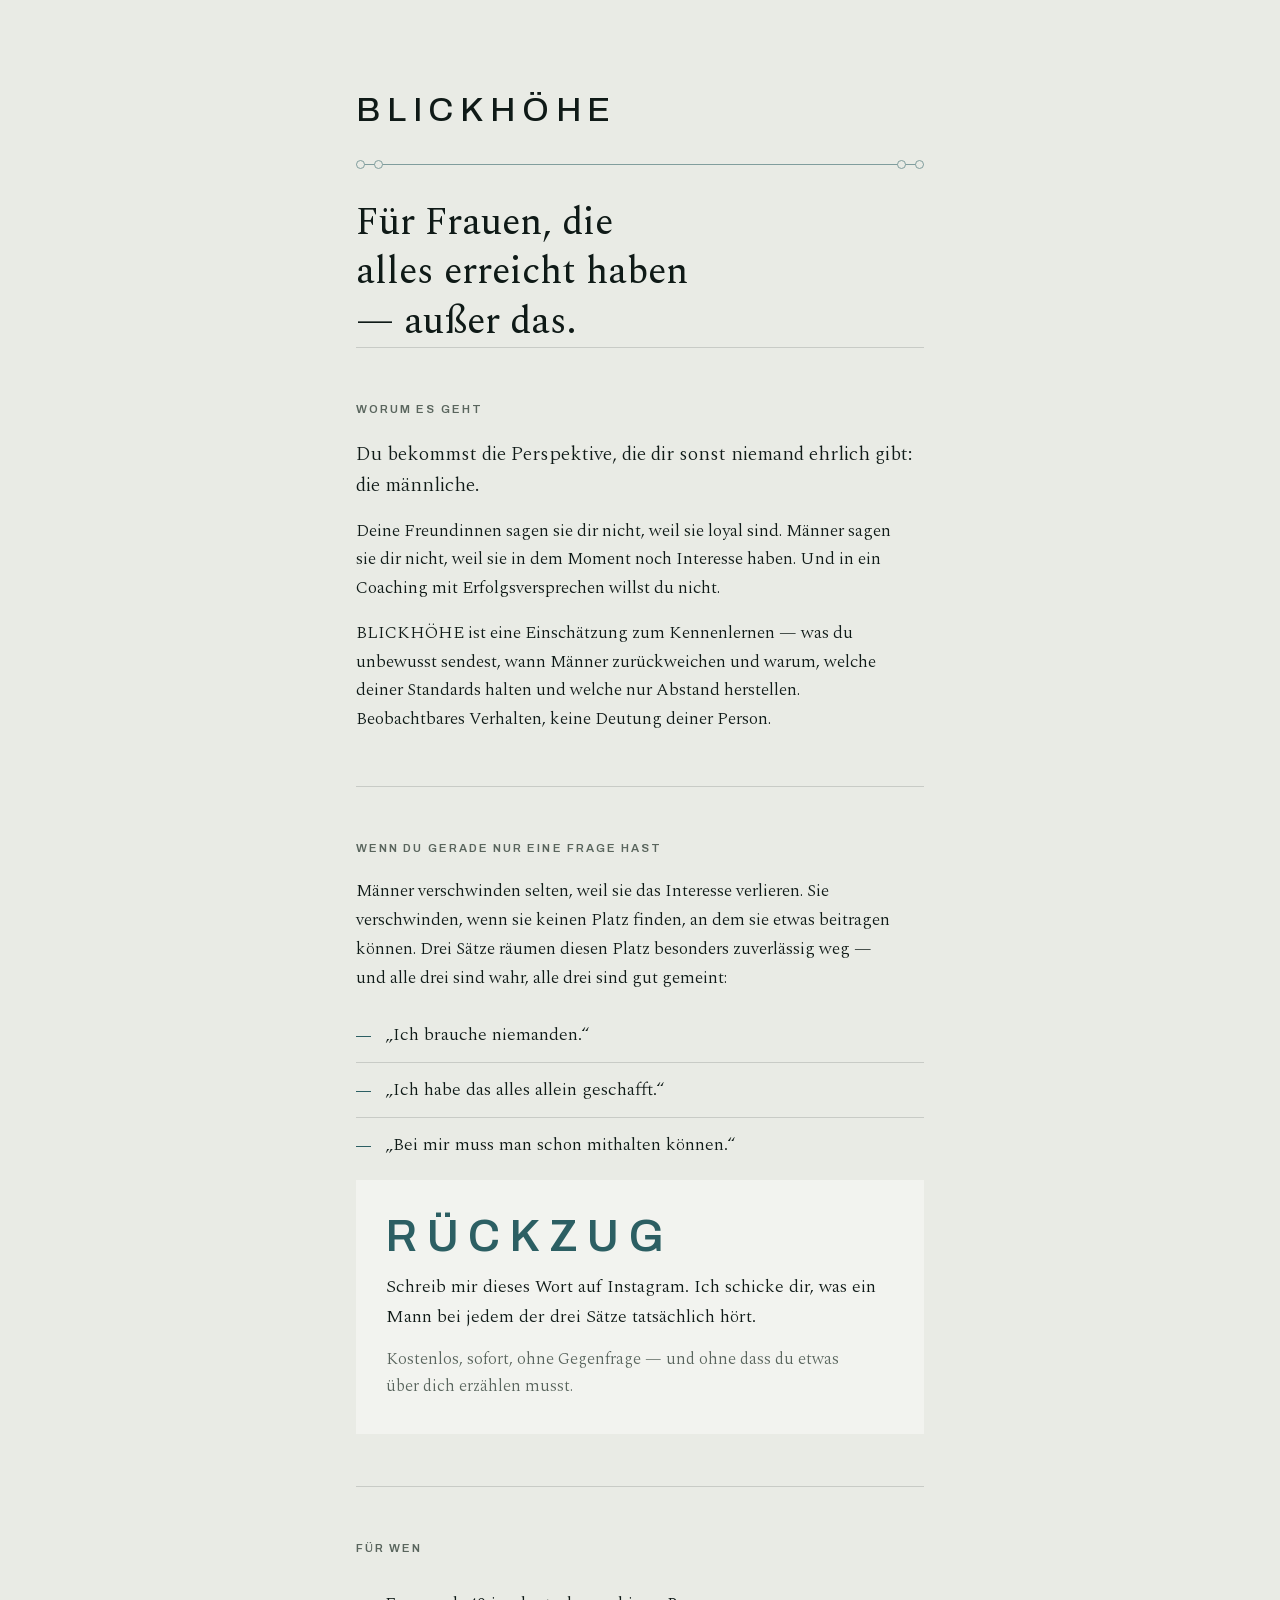
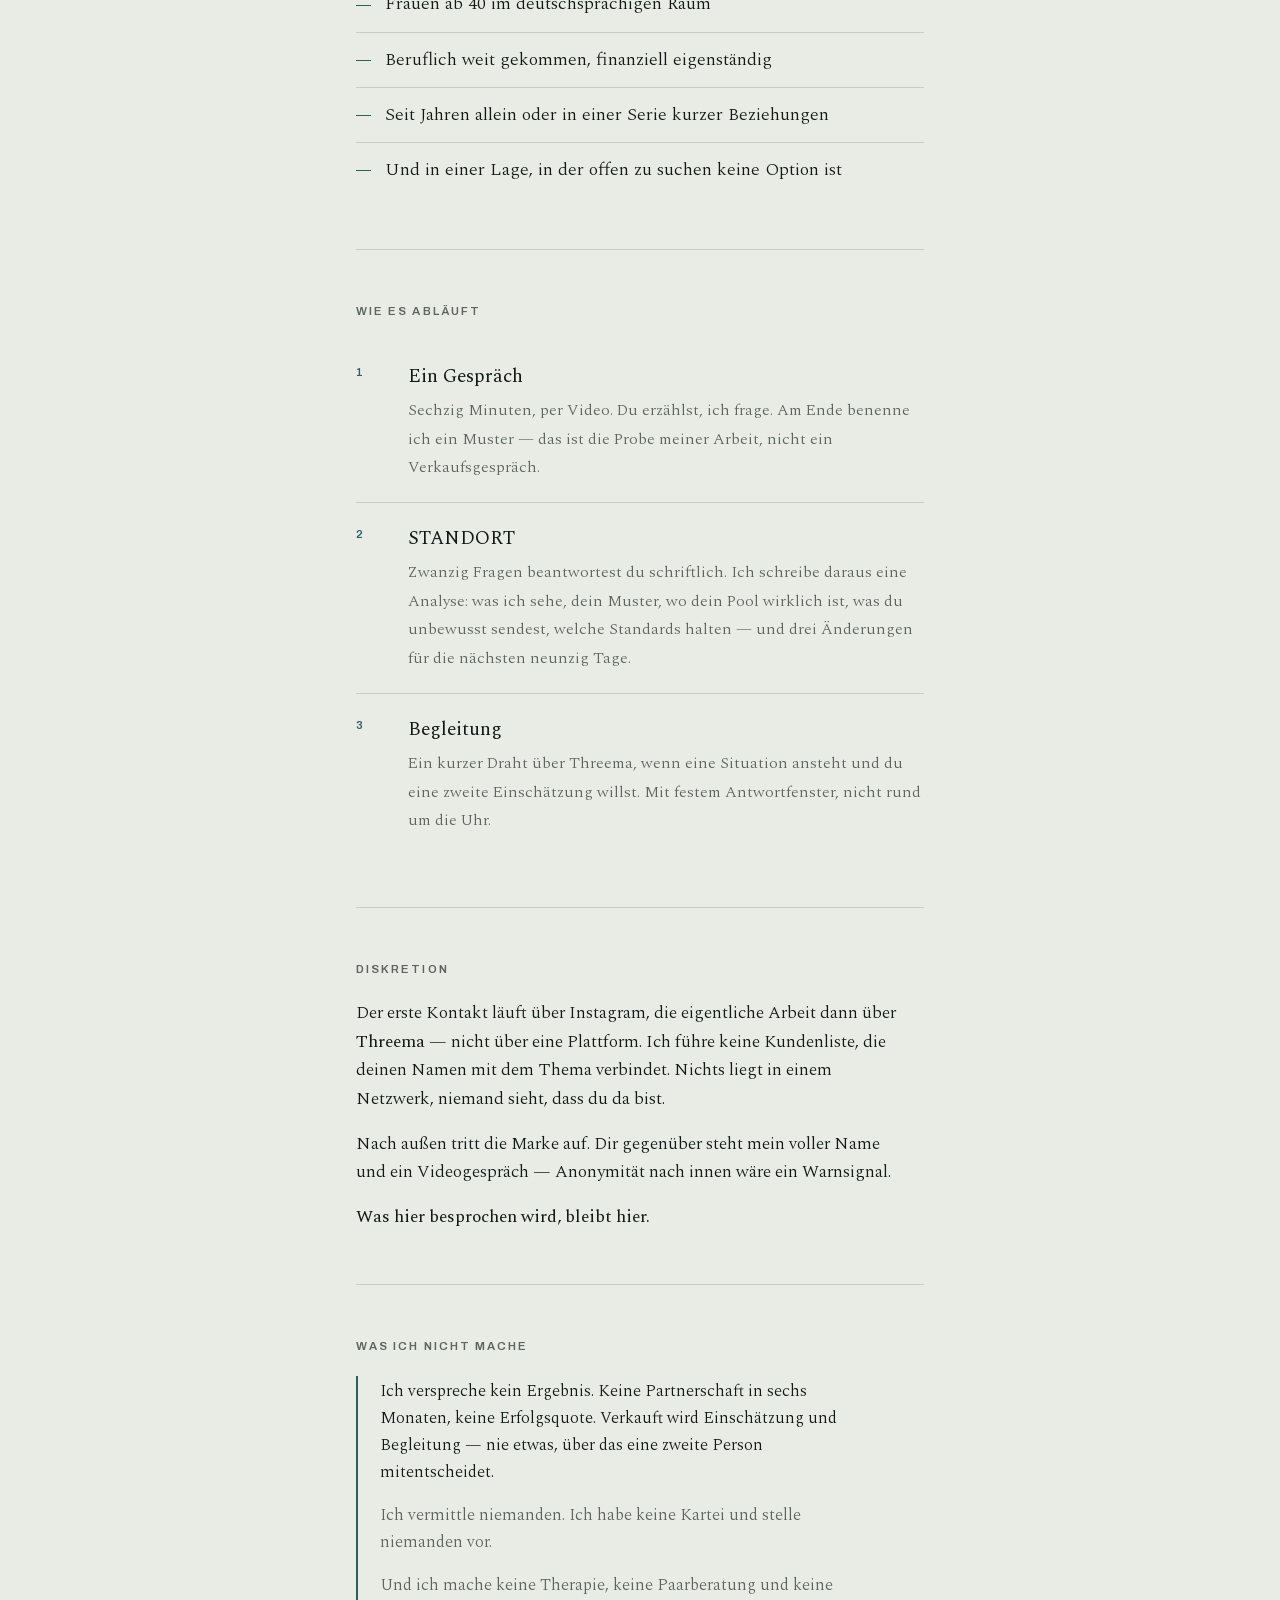
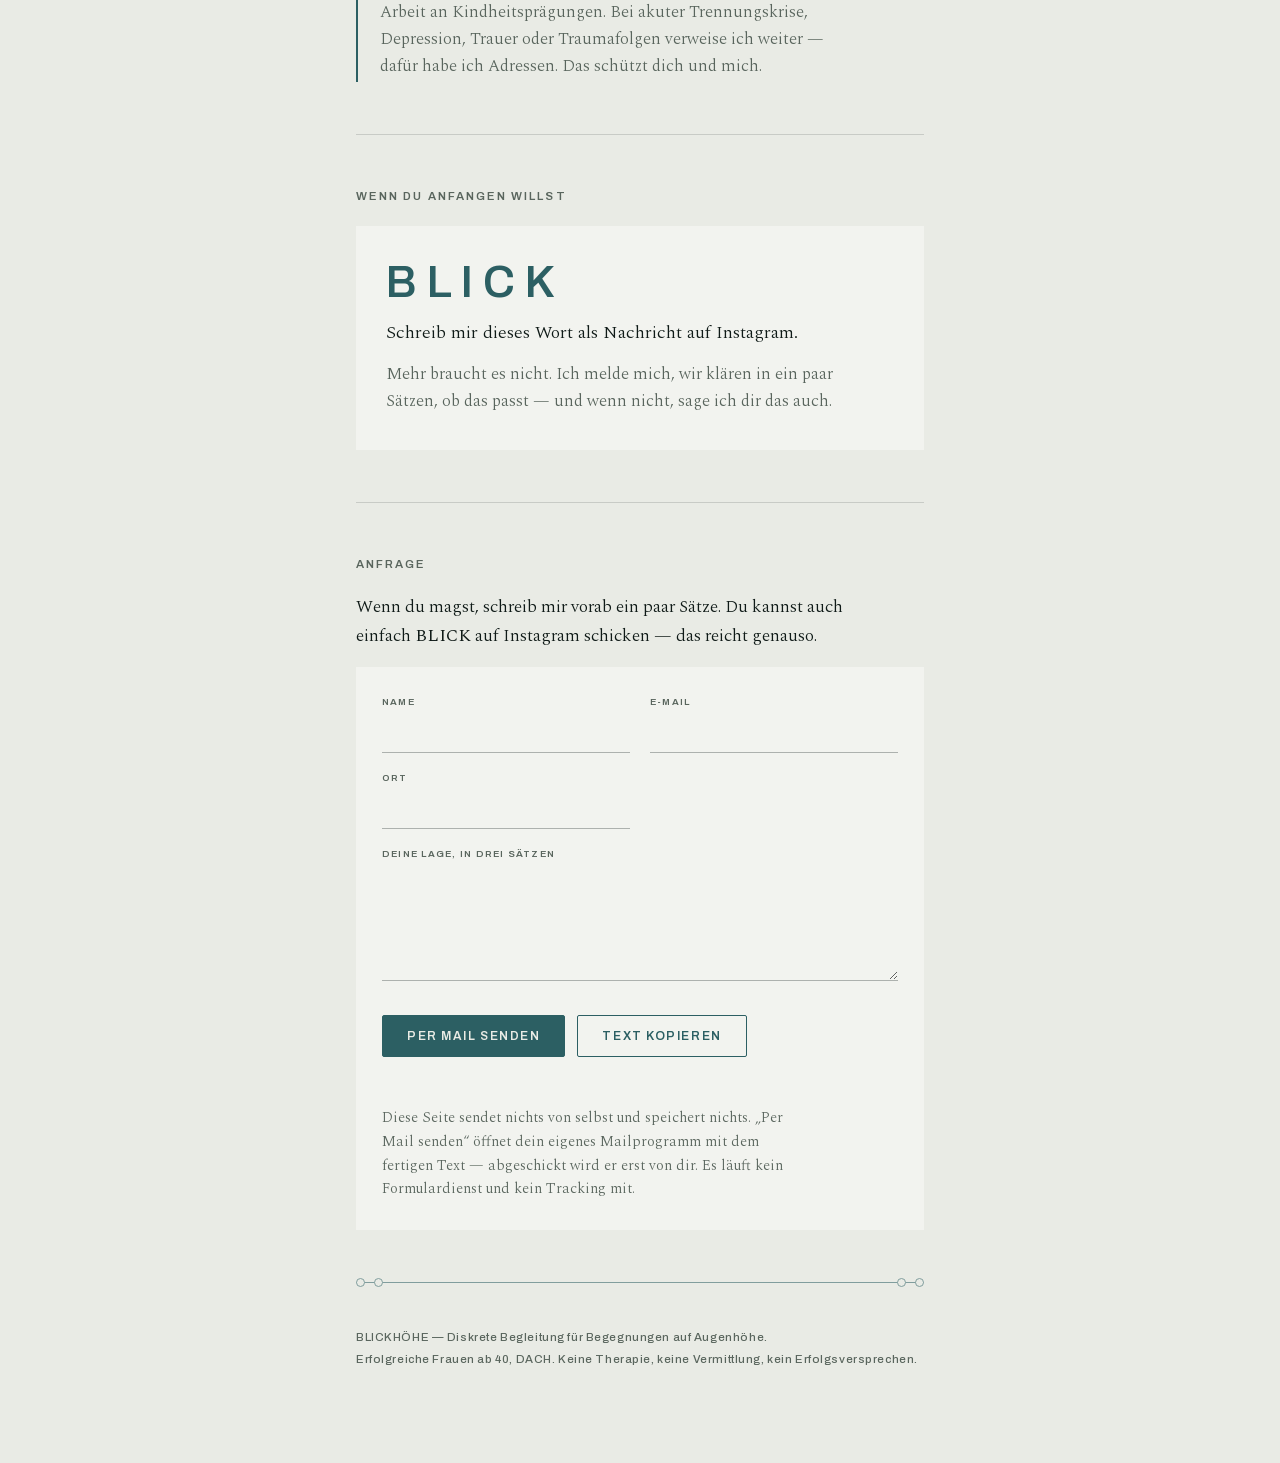
==== index.html @ 776e41c3 "Angebotsseite auf den RÜCKZUG-Stand gebracht - Abschnitt „Wenn du gerade nur eine Frage hast" mit de" ====
<!DOCTYPE html>
<html lang="de">
<head>
<meta charset="utf-8">
<meta name="viewport" content="width=device-width, initial-scale=1">
<title>BLICKHÖHE — Diskrete Begleitung für Begegnungen auf Augenhöhe</title>
<meta name="description" content="Diskrete Begleitung beim Kennenlernen für Frauen ab 40 im DACH-Raum. Die männliche Perspektive auf beobachtbares Verhalten — keine Therapie, keine Vermittlung, kein Erfolgsversprechen.">
<meta name="robots" content="index, follow">
<meta property="og:title" content="BLICKHÖHE">
<meta property="og:description" content="Diskrete Begleitung für Begegnungen auf Augenhöhe. Erfolgreiche Frauen ab 40, DACH.">
<meta property="og:type" content="website">
<style>
/* Schriften selbst gehostet — keine Verbindung zu Google beim Aufruf. */
@font-face{font-family:'Archivo';font-style:normal;font-weight:500;
  font-display:swap;src:url(schrift/archivo-500-latin-ext.woff2) format('woff2');
  unicode-range:U+0100-02BA, U+02BD-02C5, U+02C7-02CC, U+02CE-02D7, U+02DD-02FF, U+0304, U+0308, U+0329, U+1D00-1DBF, U+1E00-1E9F, U+1EF2-1EFF, U+2020, U+20A0-20AB, U+20AD-20C0, U+2113, U+2C60-2C7F, U+A720-A7FF;}
@font-face{font-family:'Archivo';font-style:normal;font-weight:500;
  font-display:swap;src:url(schrift/archivo-500-latin.woff2) format('woff2');
  unicode-range:U+0000-00FF, U+0131, U+0152-0153, U+02BB-02BC, U+02C6, U+02DA, U+02DC, U+0304, U+0308, U+0329, U+2000-206F, U+20AC, U+2122, U+2191, U+2193, U+2212, U+2215, U+FEFF, U+FFFD;}
@font-face{font-family:'Archivo';font-style:normal;font-weight:600;
  font-display:swap;src:url(schrift/archivo-600-latin-ext.woff2) format('woff2');
  unicode-range:U+0100-02BA, U+02BD-02C5, U+02C7-02CC, U+02CE-02D7, U+02DD-02FF, U+0304, U+0308, U+0329, U+1D00-1DBF, U+1E00-1E9F, U+1EF2-1EFF, U+2020, U+20A0-20AB, U+20AD-20C0, U+2113, U+2C60-2C7F, U+A720-A7FF;}
@font-face{font-family:'Archivo';font-style:normal;font-weight:600;
  font-display:swap;src:url(schrift/archivo-600-latin.woff2) format('woff2');
  unicode-range:U+0000-00FF, U+0131, U+0152-0153, U+02BB-02BC, U+02C6, U+02DA, U+02DC, U+0304, U+0308, U+0329, U+2000-206F, U+20AC, U+2122, U+2191, U+2193, U+2212, U+2215, U+FEFF, U+FFFD;}
@font-face{font-family:'Spectral';font-style:normal;font-weight:300;
  font-display:swap;src:url(schrift/spectral-300-latin-ext.woff2) format('woff2');
  unicode-range:U+0100-02BA, U+02BD-02C5, U+02C7-02CC, U+02CE-02D7, U+02DD-02FF, U+0304, U+0308, U+0329, U+1D00-1DBF, U+1E00-1E9F, U+1EF2-1EFF, U+2020, U+20A0-20AB, U+20AD-20C0, U+2113, U+2C60-2C7F, U+A720-A7FF;}
@font-face{font-family:'Spectral';font-style:normal;font-weight:300;
  font-display:swap;src:url(schrift/spectral-300-latin.woff2) format('woff2');
  unicode-range:U+0000-00FF, U+0131, U+0152-0153, U+02BB-02BC, U+02C6, U+02DA, U+02DC, U+0304, U+0308, U+0329, U+2000-206F, U+20AC, U+2122, U+2191, U+2193, U+2212, U+2215, U+FEFF, U+FFFD;}
@font-face{font-family:'Spectral';font-style:normal;font-weight:400;
  font-display:swap;src:url(schrift/spectral-400-latin-ext.woff2) format('woff2');
  unicode-range:U+0100-02BA, U+02BD-02C5, U+02C7-02CC, U+02CE-02D7, U+02DD-02FF, U+0304, U+0308, U+0329, U+1D00-1DBF, U+1E00-1E9F, U+1EF2-1EFF, U+2020, U+20A0-20AB, U+20AD-20C0, U+2113, U+2C60-2C7F, U+A720-A7FF;}
@font-face{font-family:'Spectral';font-style:normal;font-weight:400;
  font-display:swap;src:url(schrift/spectral-400-latin.woff2) format('woff2');
  unicode-range:U+0000-00FF, U+0131, U+0152-0153, U+02BB-02BC, U+02C6, U+02DA, U+02DC, U+0304, U+0308, U+0329, U+2000-206F, U+20AC, U+2122, U+2191, U+2193, U+2212, U+2215, U+FEFF, U+FFFD;}

  html{-webkit-text-size-adjust:100%}
  img{max-width:100%}

  :root{
    --grund:#E9EBE5; --flaeche:#F2F3EF; --ink:#0F1A17; --gedaempft:#59655D;
    --akzent:#2C5F63; --linie:rgba(15,26,23,.15); --linie-stark:rgba(15,26,23,.3);
    --serif:"Spectral",Georgia,"Times New Roman",serif;
    --sans:"Archivo",system-ui,-apple-system,"Segoe UI",sans-serif;
  }
  @media (prefers-color-scheme: dark){
    :root:not([data-theme="light"]){
      --grund:#0F1A17; --flaeche:#1E332E; --ink:#E9EBE5; --gedaempft:#9AA79E;
      --akzent:#7FB0B2; --linie:rgba(154,167,158,.22); --linie-stark:rgba(154,167,158,.44);
    }
  }
  :root[data-theme="dark"]{
    --grund:#0F1A17; --flaeche:#1E332E; --ink:#E9EBE5; --gedaempft:#9AA79E;
    --akzent:#7FB0B2; --linie:rgba(154,167,158,.22); --linie-stark:rgba(154,167,158,.44);
  }
  *{box-sizing:border-box}
  body{background:var(--grund);color:var(--ink);font-family:var(--serif);
    font-weight:300;font-size:17.5px;line-height:1.64;margin:0}
  .bahn{max-width:620px;margin:0 auto;padding:0 26px}

  .zeichen{position:relative;height:1px;background:var(--akzent);opacity:.55}
  .zeichen i{position:absolute;top:-4px;width:9px;height:9px;border:1px solid var(--akzent);
    border-radius:50%;background:var(--grund);box-sizing:border-box}
  .zeichen i:nth-child(1){left:0} .zeichen i:nth-child(2){left:18px}
  .zeichen i:nth-child(3){right:18px} .zeichen i:nth-child(4){right:0}

  header{padding:82px 0 0}
  .marke{font-family:var(--sans);font-weight:500;font-size:clamp(24px,6.5vw,34px);
    letter-spacing:.2em;margin:0 0 26px}
  h1{font-size:clamp(27px,6.4vw,38px);font-weight:400;line-height:1.3;
    margin:34px 0 0;max-width:19ch;text-wrap:balance}

  section{padding:52px 0;border-top:1px solid var(--linie)}
  h2{font-family:var(--sans);font-size:11.5px;font-weight:600;letter-spacing:.18em;
    text-transform:uppercase;color:var(--gedaempft);margin:0 0 20px}
  p{margin:0 0 16px;max-width:60ch}
  p:last-child{margin-bottom:0}
  strong{font-weight:500}
  .lead{font-size:20px;line-height:1.55;color:var(--ink)}

  .saetze{list-style:none;margin:0;padding:0}
  .saetze li{padding:14px 0;border-bottom:1px solid var(--linie);font-size:18px;line-height:1.45}
  .saetze li:last-child{border-bottom:none}
  .saetze li::before{content:"";display:inline-block;width:15px;height:1px;
    background:var(--akzent);vertical-align:middle;margin-right:14px}

  .schritte{list-style:none;margin:0;padding:0;counter-reset:s}
  .schritte li{counter-increment:s;padding:20px 0 20px 52px;position:relative;
    border-top:1px solid var(--linie)}
  .schritte li:first-child{border-top:none}
  .schritte li::before{content:counter(s);position:absolute;left:0;top:22px;
    font-family:var(--sans);font-size:11px;font-weight:600;letter-spacing:.1em;color:var(--akzent)}
  .schritte b{display:block;font-weight:500;font-size:19px;margin-bottom:4px}
  .schritte span{color:var(--gedaempft);font-size:16px;line-height:1.5}

  .grenze{border-left:2px solid var(--akzent);padding:2px 0 2px 22px}
  .grenze p{font-size:16.5px;color:var(--gedaempft)}
  .grenze p:first-child{color:var(--ink)}

  .kontakt{background:var(--flaeche);padding:34px 30px;margin-top:8px}
  .kontakt .code{font-family:var(--sans);font-size:clamp(30px,9vw,44px);font-weight:600;
    letter-spacing:.22em;color:var(--akzent);margin:0 0 14px;line-height:1}
  .kontakt p{font-size:16.5px;margin-bottom:0;color:var(--gedaempft)}
  .kontakt p.stark{color:var(--ink);font-size:18px;margin-bottom:14px}

  footer{padding:44px 0 92px;color:var(--gedaempft);font-family:var(--sans);
    font-size:11.5px;letter-spacing:.05em;line-height:1.9}
  a{color:var(--akzent)}

  .anfrageform{background:var(--flaeche);padding:28px 26px;display:grid;
    grid-template-columns:1fr 1fr;gap:18px 20px}
  @media(max-width:560px){.anfrageform{grid-template-columns:1fr}}
  .af-breit{grid-column:1/-1}
  .af-feld label{display:block;font-family:var(--sans);font-size:9.5px;font-weight:600;
    letter-spacing:.13em;text-transform:uppercase;color:var(--gedaempft);margin-bottom:6px}
  .af-feld input,.af-feld textarea{width:100%;background:transparent;color:var(--ink);
    border:none;border-bottom:1px solid var(--linie-stark);padding:5px 0;outline:none;
    font-family:var(--serif);font-weight:300;font-size:17px;line-height:1.5;resize:vertical}
  .af-feld input:focus,.af-feld textarea:focus{border-bottom-color:var(--akzent)}
  .af-knopfe{grid-column:1/-1;display:flex;flex-wrap:wrap;gap:12px;margin-top:6px}
  .anfrageform button{font-family:var(--sans);font-size:12px;font-weight:600;letter-spacing:.13em;
    text-transform:uppercase;padding:13px 24px;border-radius:2px;cursor:pointer;
    border:1px solid var(--akzent);background:var(--akzent);color:var(--grund)}
  .anfrageform button.leise{background:transparent;color:var(--akzent)}
  .anfrageform button:focus-visible{outline:2px solid var(--akzent);outline-offset:3px}
  .af-meldung{grid-column:1/-1;font-family:var(--sans);font-size:11.5px;letter-spacing:.05em;
    color:var(--akzent);min-height:1.2em;margin:0}
  .af-hinweis{grid-column:1/-1;font-size:14.5px;color:var(--gedaempft);margin:0;max-width:58ch}
  footer a{color:var(--gedaempft);text-decoration:underline;text-underline-offset:3px}
  footer a:hover{color:var(--akzent)}
</style>
</head>
<body>
<div class="bahn">

<header>
  <p class="marke">BLICKHÖHE</p>
  <div class="zeichen"><i></i><i></i><i></i><i></i></div>
  <h1>Für Frauen, die alles erreicht haben — außer das.</h1>
</header>

<section>
  <h2>Worum es geht</h2>
  <p class="lead">Du bekommst die Perspektive, die dir sonst niemand ehrlich gibt: die männliche.</p>
  <p>Deine Freundinnen sagen sie dir nicht, weil sie loyal sind. Männer sagen sie dir nicht, weil sie in dem Moment noch Interesse haben. Und in ein Coaching mit Erfolgsversprechen willst du nicht.</p>
  <p>BLICKHÖHE ist eine Einschätzung zum Kennenlernen — was du unbewusst sendest, wann Männer zurückweichen und warum, welche deiner Standards halten und welche nur Abstand herstellen. Beobachtbares Verhalten, keine Deutung deiner Person.</p>
</section>

<section>
  <h2>Wenn du gerade nur eine Frage hast</h2>
  <p>Männer verschwinden selten, weil sie das Interesse verlieren. Sie verschwinden, wenn sie keinen Platz finden, an dem sie etwas beitragen können. Drei Sätze räumen diesen Platz besonders zuverlässig weg — und alle drei sind wahr, alle drei sind gut gemeint:</p>
  <ul class="saetze">
    <li>„Ich brauche niemanden.“</li>
    <li>„Ich habe das alles allein geschafft.“</li>
    <li>„Bei mir muss man schon mithalten können.“</li>
  </ul>
  <div class="kontakt">
    <p class="code">RÜCKZUG</p>
    <p class="stark">Schreib mir dieses Wort auf Instagram. Ich schicke dir, was ein Mann bei jedem der drei Sätze tatsächlich hört.</p>
    <p>Kostenlos, sofort, ohne Gegenfrage — und ohne dass du etwas über dich erzählen musst.</p>
  </div>
</section>

<section>
  <h2>Für wen</h2>
  <ul class="saetze">
    <li>Frauen ab 40 im deutschsprachigen Raum</li>
    <li>Beruflich weit gekommen, finanziell eigenständig</li>
    <li>Seit Jahren allein oder in einer Serie kurzer Beziehungen</li>
    <li>Und in einer Lage, in der offen zu suchen keine Option ist</li>
  </ul>
</section>

<section>
  <h2>Wie es abläuft</h2>
  <ol class="schritte">
    <li>
      <b>Ein Gespräch</b>
      <span>Sechzig Minuten, per Video. Du erzählst, ich frage. Am Ende benenne ich ein Muster — das ist die Probe meiner Arbeit, nicht ein Verkaufsgespräch.</span>
    </li>
    <li>
      <b>STANDORT</b>
      <span>Zwanzig Fragen beantwortest du schriftlich. Ich schreibe daraus eine Analyse: was ich sehe, dein Muster, wo dein Pool wirklich ist, was du unbewusst sendest, welche Standards halten — und drei Änderungen für die nächsten neunzig Tage.</span>
    </li>
    <li>
      <b>Begleitung</b>
      <span>Ein kurzer Draht über Threema, wenn eine Situation ansteht und du eine zweite Einschätzung willst. Mit festem Antwortfenster, nicht rund um die Uhr.</span>
    </li>
  </ol>
</section>

<section>
  <h2>Diskretion</h2>
  <p>Der erste Kontakt läuft über Instagram, die eigentliche Arbeit dann über <strong>Threema</strong> — nicht über eine Plattform. Ich führe keine Kundenliste, die deinen Namen mit dem Thema verbindet. Nichts liegt in einem Netzwerk, niemand sieht, dass du da bist.</p>
  <p>Nach außen tritt die Marke auf. Dir gegenüber steht mein voller Name und ein Videogespräch — Anonymität nach innen wäre ein Warnsignal.</p>
  <p><strong>Was hier besprochen wird, bleibt hier.</strong></p>
</section>

<section>
  <h2>Was ich nicht mache</h2>
  <div class="grenze">
    <p>Ich verspreche kein Ergebnis. Keine Partnerschaft in sechs Monaten, keine Erfolgsquote. Verkauft wird Einschätzung und Begleitung — nie etwas, über das eine zweite Person mitentscheidet.</p>
    <p>Ich vermittle niemanden. Ich habe keine Kartei und stelle niemanden vor.</p>
    <p>Und ich mache keine Therapie, keine Paarberatung und keine Arbeit an Kindheitsprägungen. Bei akuter Trennungskrise, Depression, Trauer oder Traumafolgen verweise ich weiter — dafür habe ich Adressen. Das schützt dich und mich.</p>
  </div>
</section>

<section>
  <h2>Wenn du anfangen willst</h2>
  <div class="kontakt">
    <p class="code">BLICK</p>
    <p class="stark">Schreib mir dieses Wort als Nachricht auf Instagram.</p>
    <p>Mehr braucht es nicht. Ich melde mich, wir klären in ein paar Sätzen, ob das passt — und wenn nicht, sage ich dir das auch.</p>
  </div>
</section>


<section id="anfrage">
  <h2>Anfrage</h2>
  <p>Wenn du magst, schreib mir vorab ein paar Sätze. Du kannst auch einfach <strong>BLICK</strong> auf Instagram schicken — das reicht genauso.</p>
  <div class="anfrageform">
    <div class="af-feld"><label for="a_name">Name</label><input type="text" id="a_name" autocomplete="name"></div>
    <div class="af-feld"><label for="a_mail">E-Mail</label><input type="email" id="a_mail" autocomplete="email"></div>
    <div class="af-feld"><label for="a_ort">Ort</label><input type="text" id="a_ort" autocomplete="address-level2"></div>
    <div class="af-feld af-breit"><label for="a_lage">Deine Lage, in drei Sätzen</label><textarea id="a_lage" rows="4"></textarea></div>
    <div class="af-knopfe">
      <button type="button" id="a_mailen">Per Mail senden</button>
      <button type="button" id="a_kopieren" class="leise">Text kopieren</button>
    </div>
    <p class="af-meldung" id="a_meldung"></p>
    <p class="af-hinweis">Diese Seite sendet nichts von selbst und speichert nichts. „Per Mail senden“ öffnet dein eigenes Mailprogramm mit dem fertigen Text — abgeschickt wird er erst von dir. Es läuft kein Formulardienst und kein Tracking mit.</p>
  </div>
</section>

<div class="zeichen"><i></i><i></i><i></i><i></i></div>

<footer>
  BLICKHÖHE — Diskrete Begleitung für Begegnungen auf Augenhöhe.<br>
  Erfolgreiche Frauen ab 40, DACH. Keine Therapie, keine Vermittlung, kein Erfolgsversprechen.
</footer>

</div>
<script>
(function(){
  var f = ["a_name","a_mail","a_ort","a_lage"];
  function text(){
    var v = {};
    f.forEach(function(id){ v[id] = (document.getElementById(id).value || "").trim(); });
    return ["Anfrage über blickhoehe","",
      "Name: " + (v.a_name || "—"),
      "E-Mail: " + (v.a_mail || "—"),
      "Ort: " + (v.a_ort || "—"), "",
      "Lage:", v.a_lage || "—"].join("\n");
  }
  function melden(t){
    var m = document.getElementById("a_meldung");
    m.textContent = t;
    setTimeout(function(){ if (m.textContent === t) m.textContent = ""; }, 6000);
  }
  document.getElementById("a_mailen").addEventListener("click", function(){
    window.location.href = "mailto:blickhoehe@gmail.com?subject="
      + encodeURIComponent("Anfrage — BLICKHÖHE") + "&body=" + encodeURIComponent(text());
    melden("Dein Mailprogramm öffnet sich. Abgeschickt wird erst von dir.");
  });
  document.getElementById("a_kopieren").addEventListener("click", function(){
    var t = text();
    function ersatz(){
      var e = document.createElement("textarea");
      e.value = t; e.style.position = "fixed"; e.style.opacity = "0";
      document.body.appendChild(e); e.select();
      try { document.execCommand("copy"); melden("Kopiert."); }
      catch (x) { melden("Kopieren hat nicht geklappt."); }
      document.body.removeChild(e);
    }
    if (navigator.clipboard && navigator.clipboard.writeText) {
      navigator.clipboard.writeText(t).then(function(){ melden("Kopiert."); }, ersatz);
    } else { ersatz(); }
  });
})();
</script>
</body>
</html>
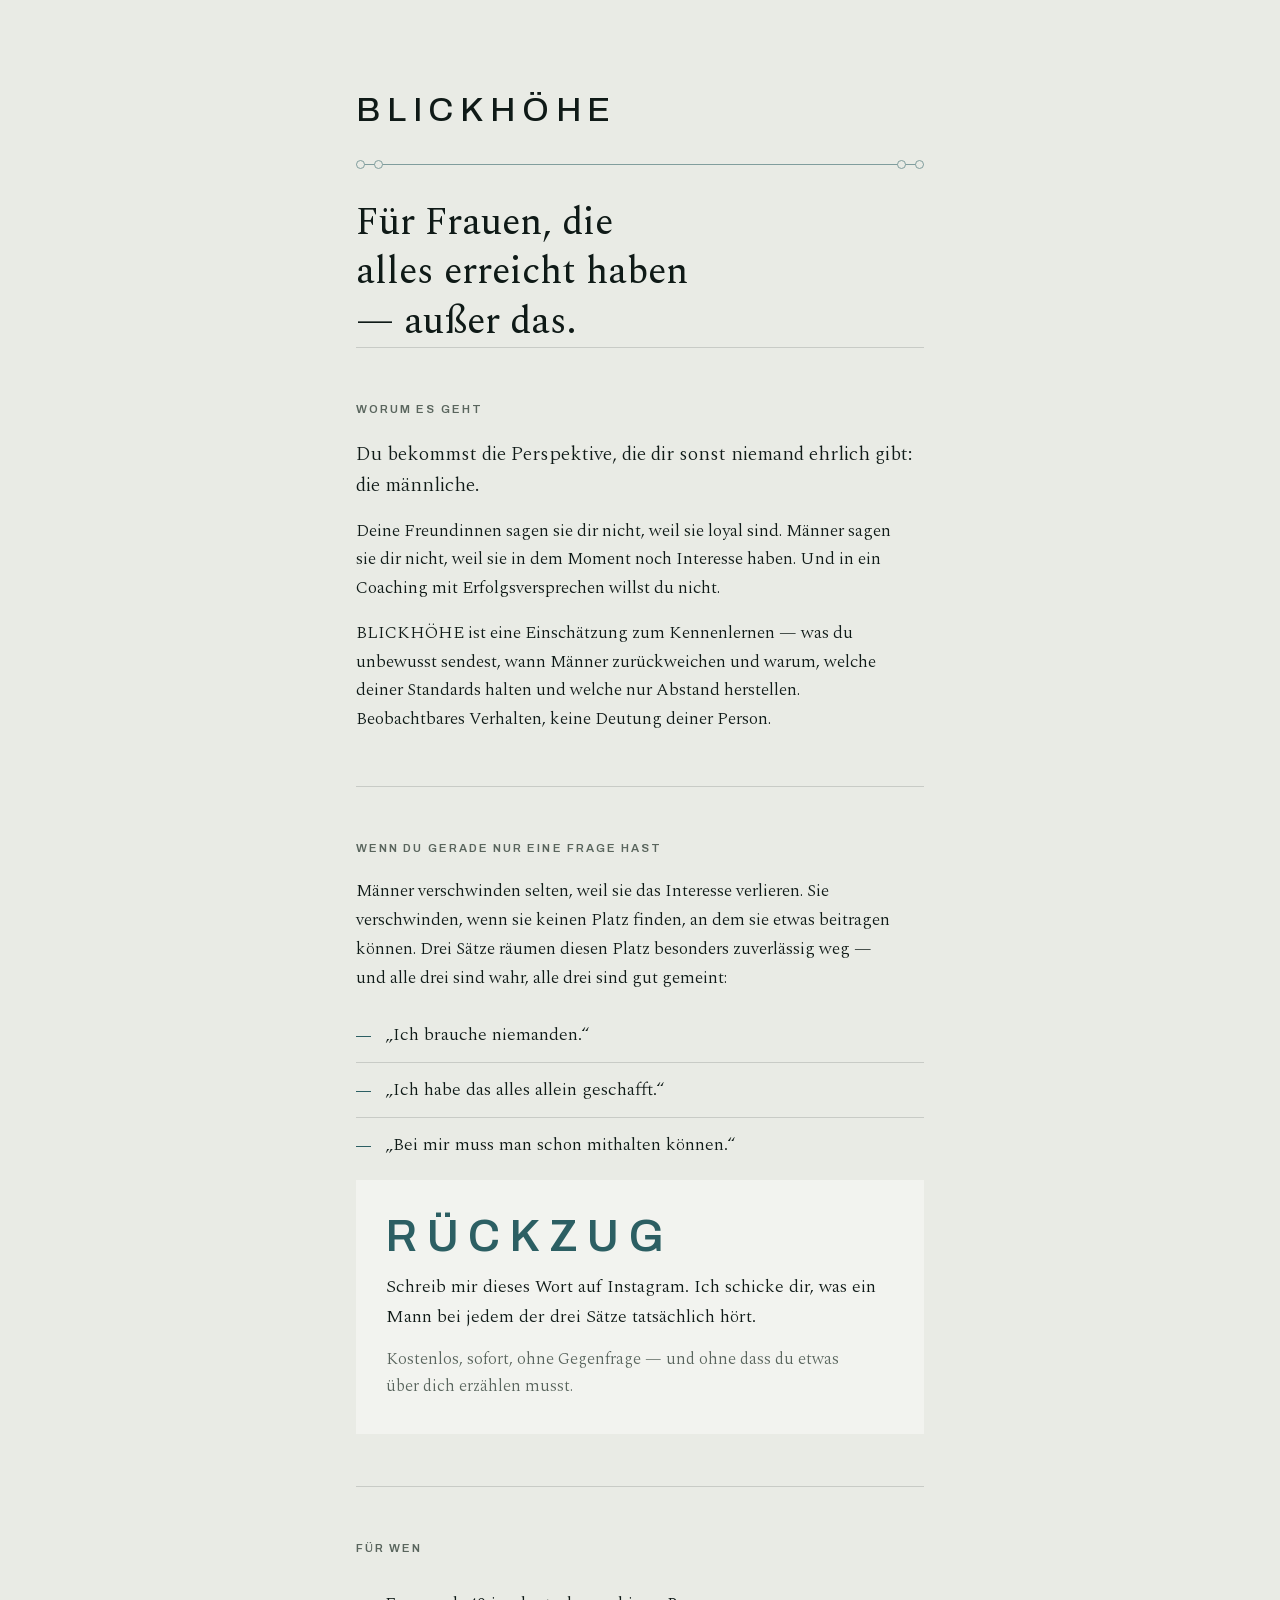
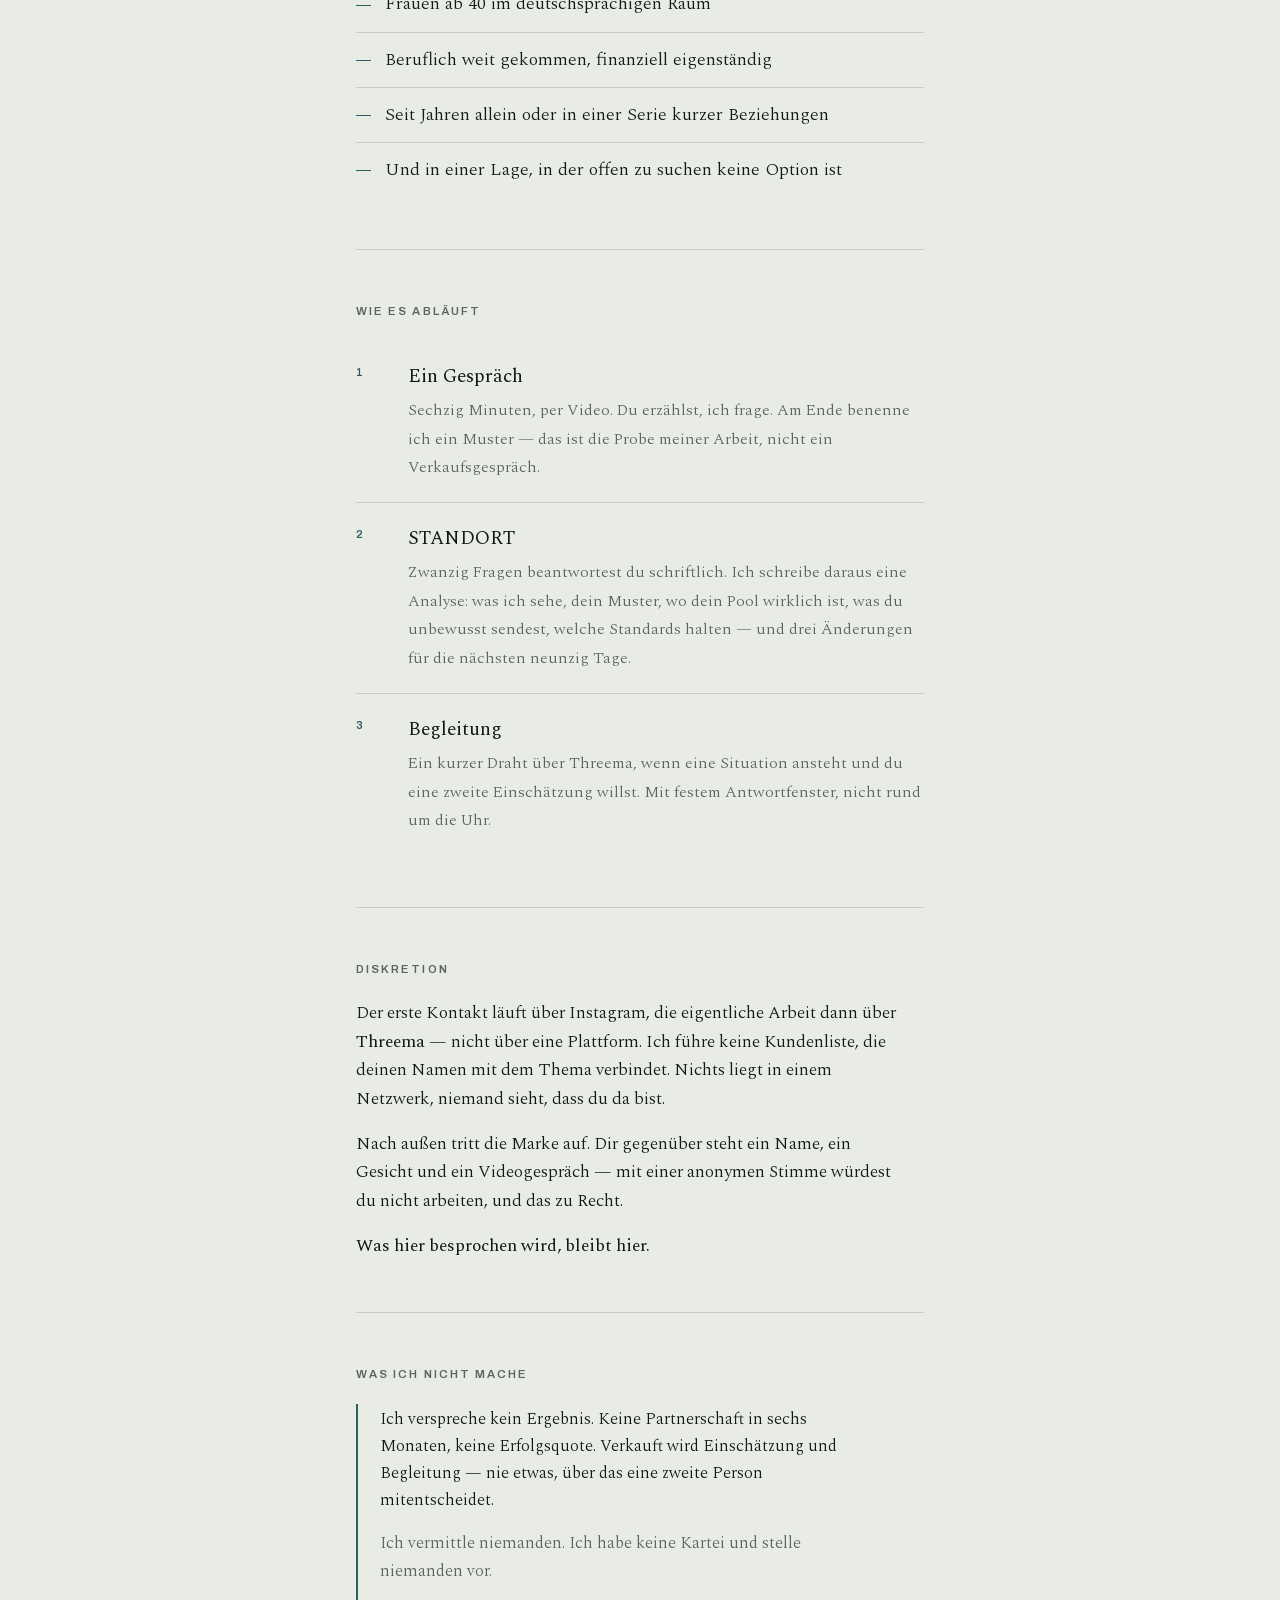
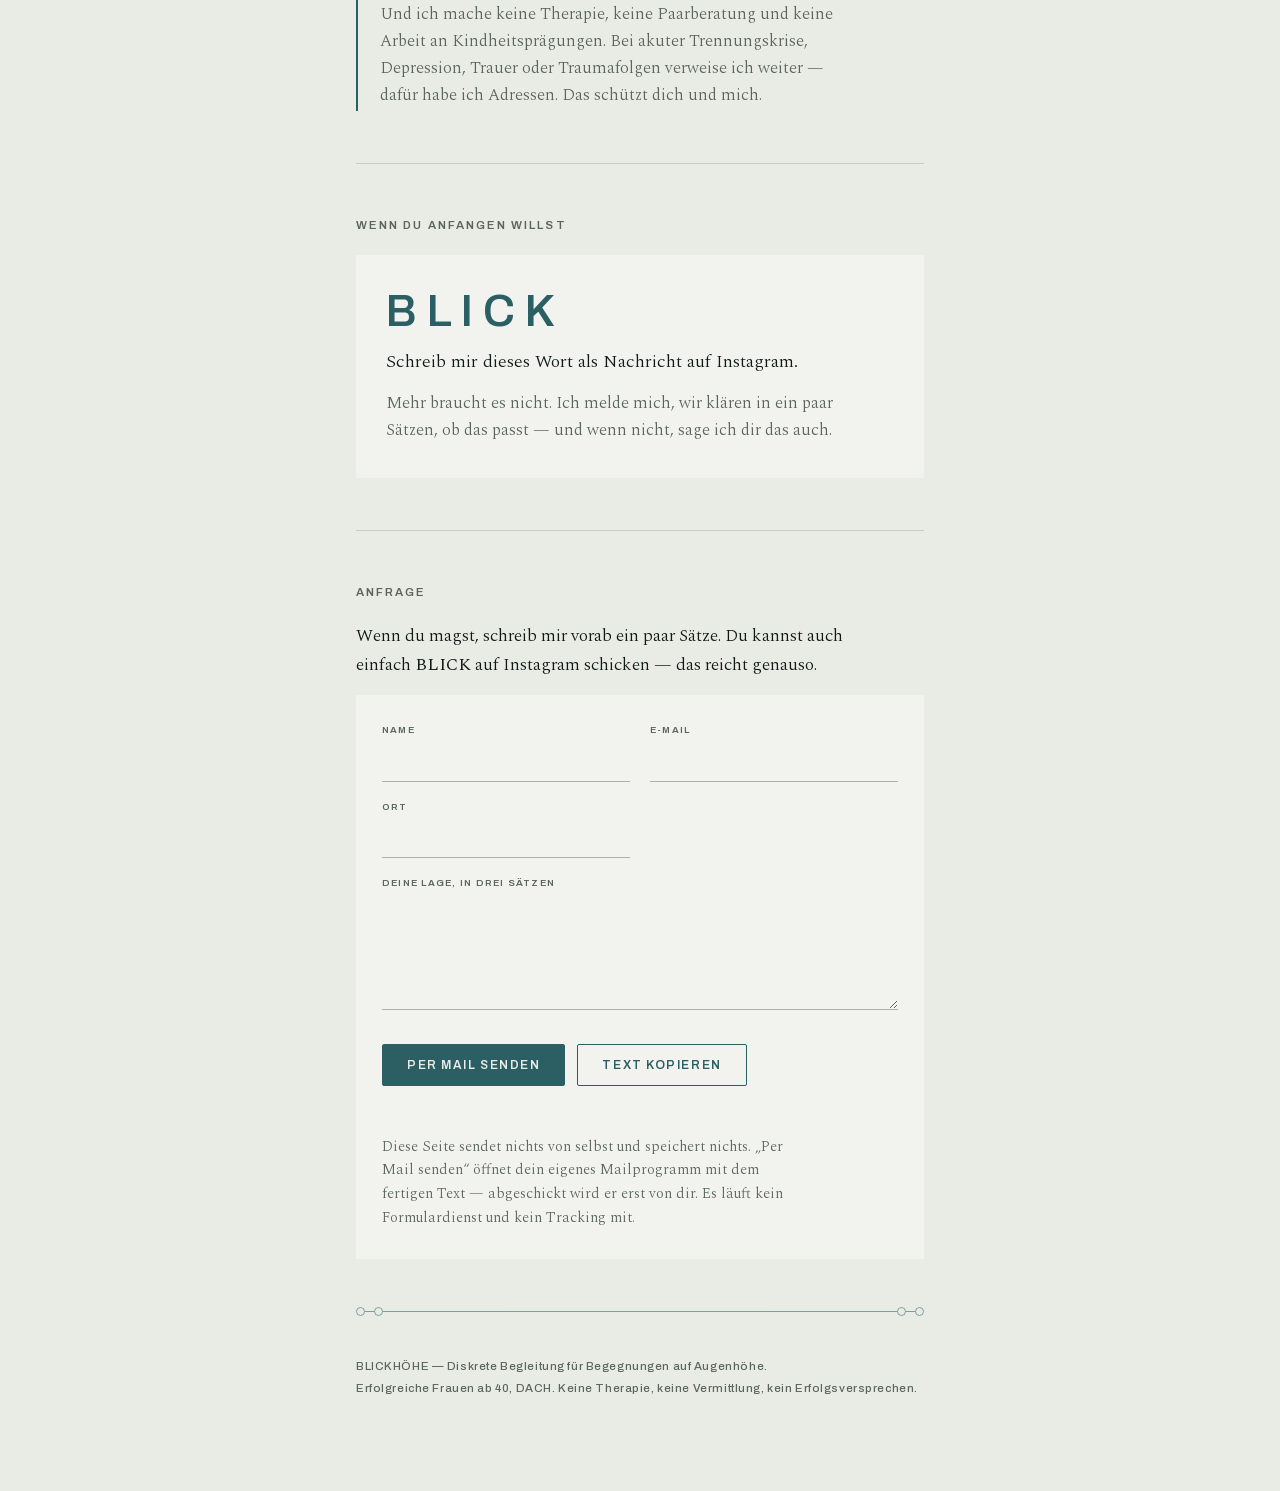
==== commit 4e5ce089: "Diskretionsabsatz: Zusage auf Name, Gesicht und Gespräch präzisiert Co-Authored-By: Claude Opus 5 <n" ====
--- a/index.html
+++ b/index.html
@@ -194,7 +194,7 @@
 <section>
   <h2>Diskretion</h2>
   <p>Der erste Kontakt läuft über Instagram, die eigentliche Arbeit dann über <strong>Threema</strong> — nicht über eine Plattform. Ich führe keine Kundenliste, die deinen Namen mit dem Thema verbindet. Nichts liegt in einem Netzwerk, niemand sieht, dass du da bist.</p>
-  <p>Nach außen tritt die Marke auf. Dir gegenüber steht mein voller Name und ein Videogespräch — Anonymität nach innen wäre ein Warnsignal.</p>
+  <p>Nach außen tritt die Marke auf. Dir gegenüber steht ein Name, ein Gesicht und ein Videogespräch — mit einer anonymen Stimme würdest du nicht arbeiten, und das zu Recht.</p>
   <p><strong>Was hier besprochen wird, bleibt hier.</strong></p>
 </section>
 
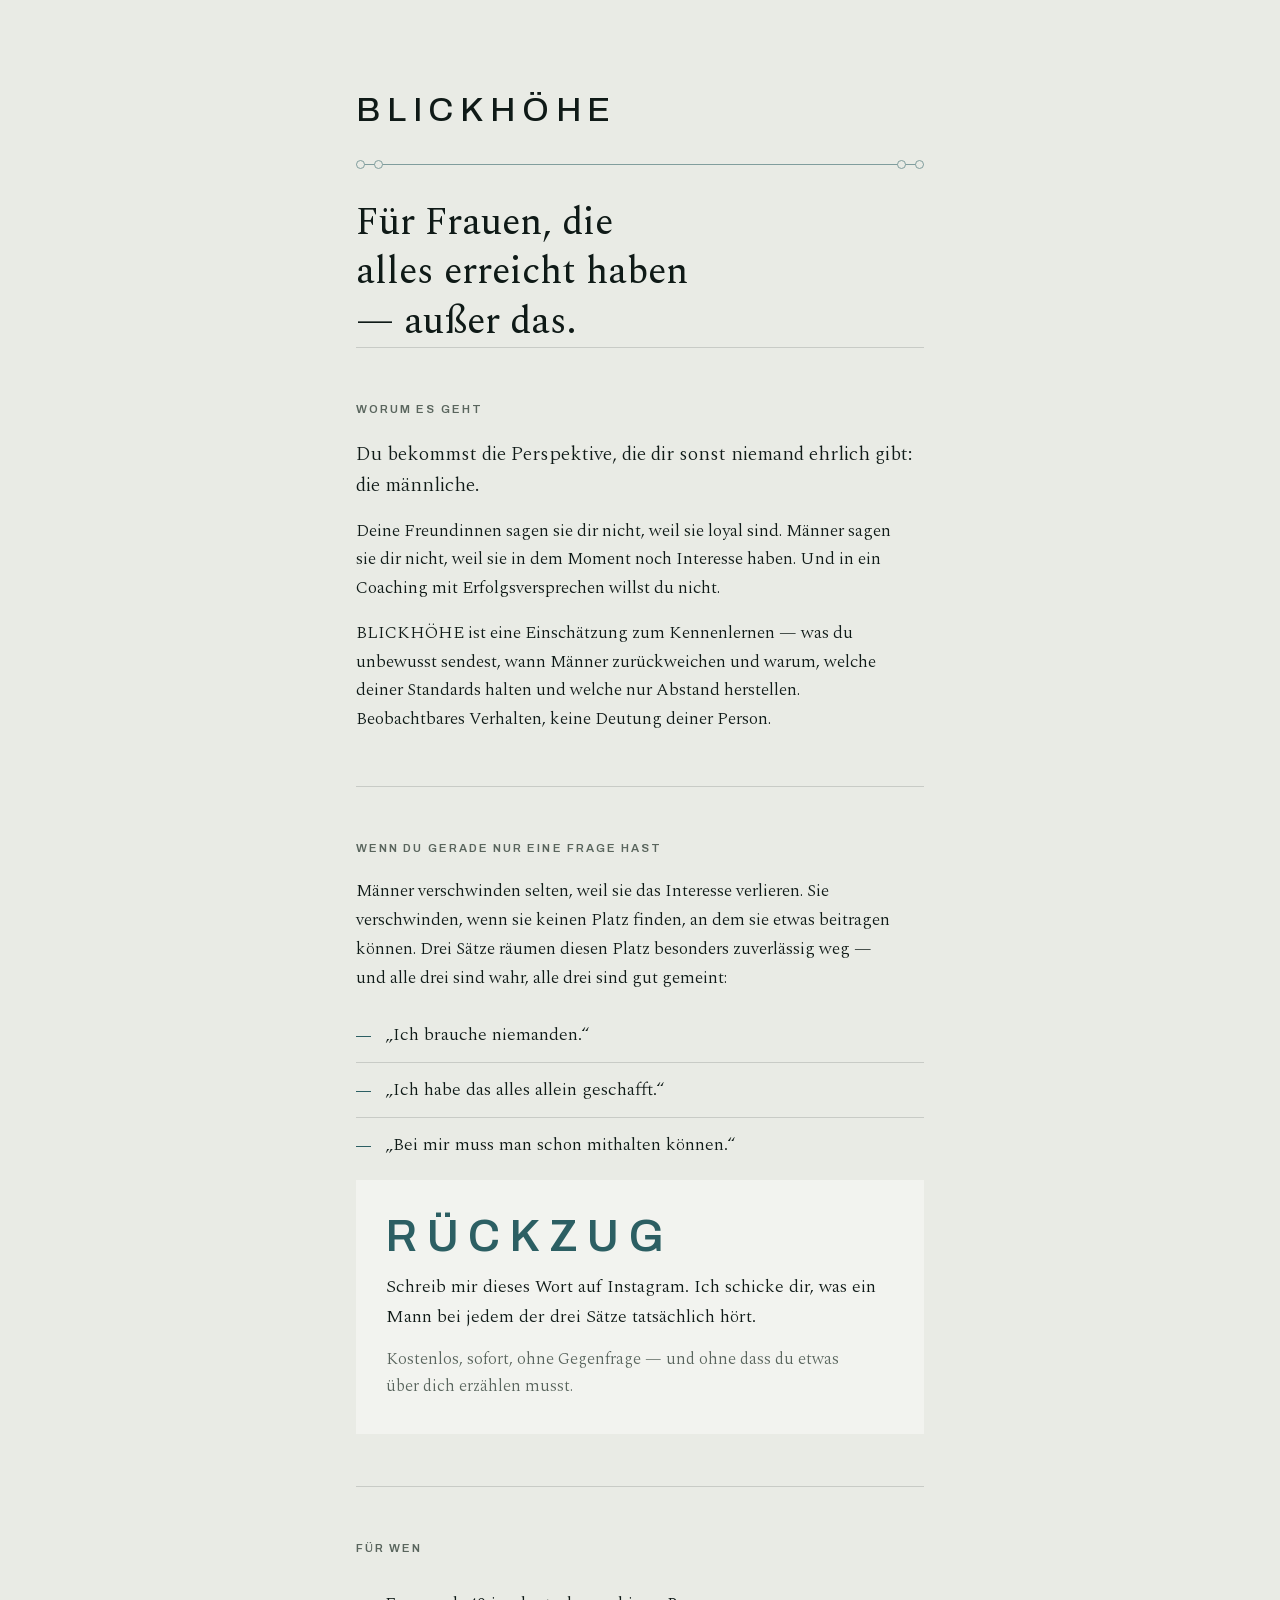
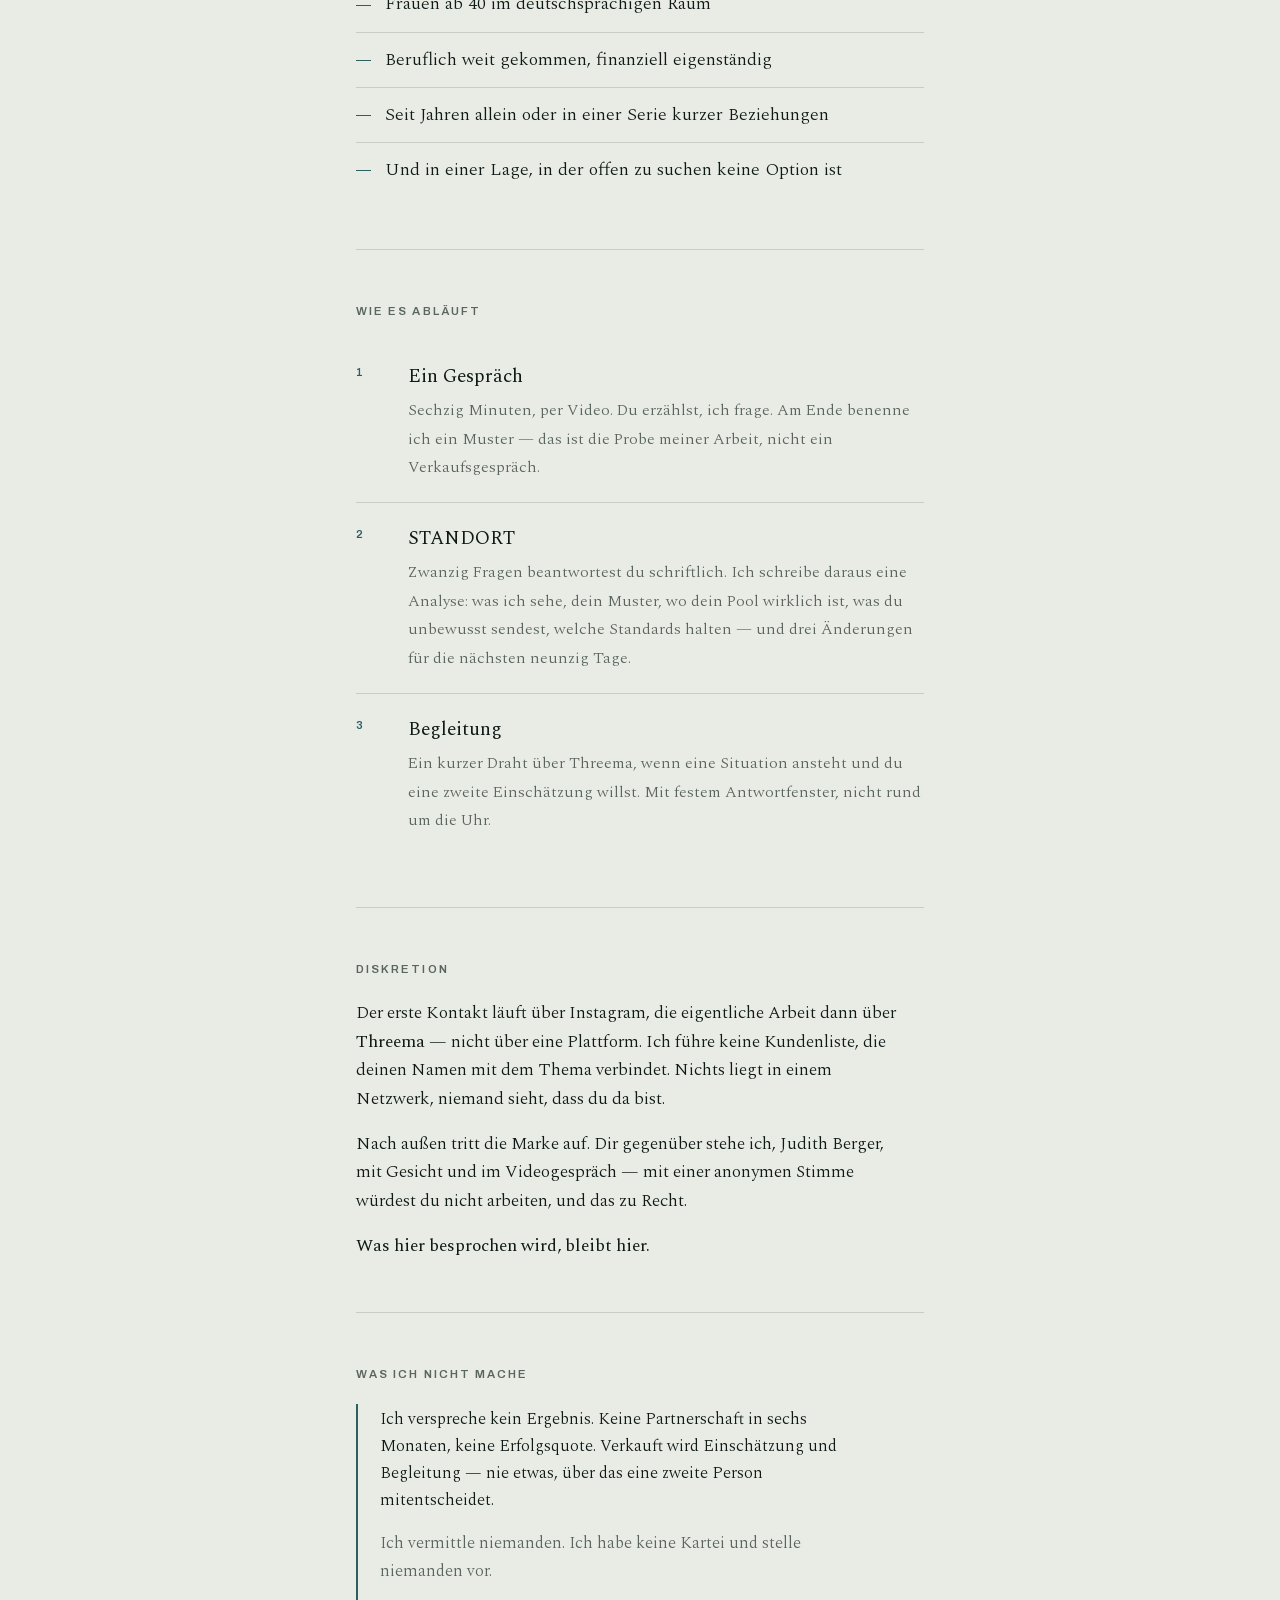
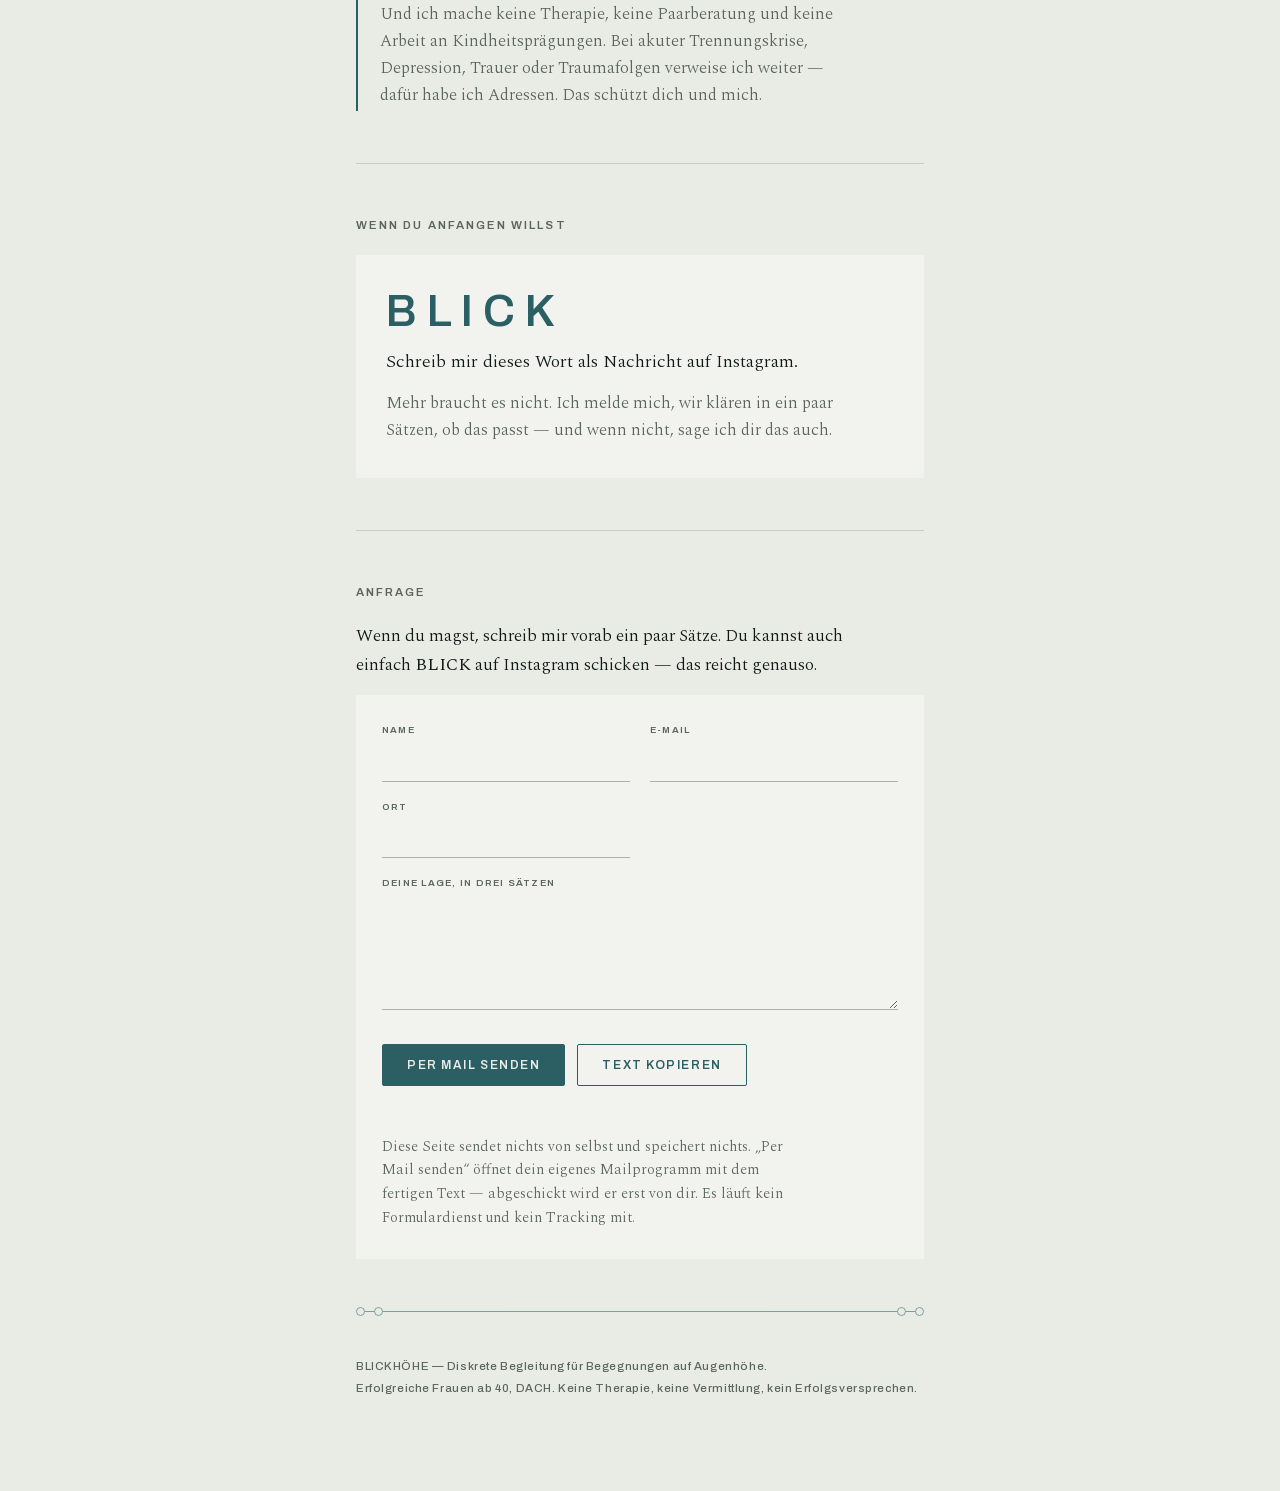
==== commit 3725bfa6: "Pseudonym Judith Berger auf Angebotsseite und STANDORT-Fragebogen Co-Authored-By: Claude Opus 5 <nor" ====
--- a/index.html
+++ b/index.html
@@ -194,7 +194,7 @@
 <section>
   <h2>Diskretion</h2>
   <p>Der erste Kontakt läuft über Instagram, die eigentliche Arbeit dann über <strong>Threema</strong> — nicht über eine Plattform. Ich führe keine Kundenliste, die deinen Namen mit dem Thema verbindet. Nichts liegt in einem Netzwerk, niemand sieht, dass du da bist.</p>
-  <p>Nach außen tritt die Marke auf. Dir gegenüber steht ein Name, ein Gesicht und ein Videogespräch — mit einer anonymen Stimme würdest du nicht arbeiten, und das zu Recht.</p>
+  <p>Nach außen tritt die Marke auf. Dir gegenüber stehe ich, Judith Berger, mit Gesicht und im Videogespräch — mit einer anonymen Stimme würdest du nicht arbeiten, und das zu Recht.</p>
   <p><strong>Was hier besprochen wird, bleibt hier.</strong></p>
 </section>
 
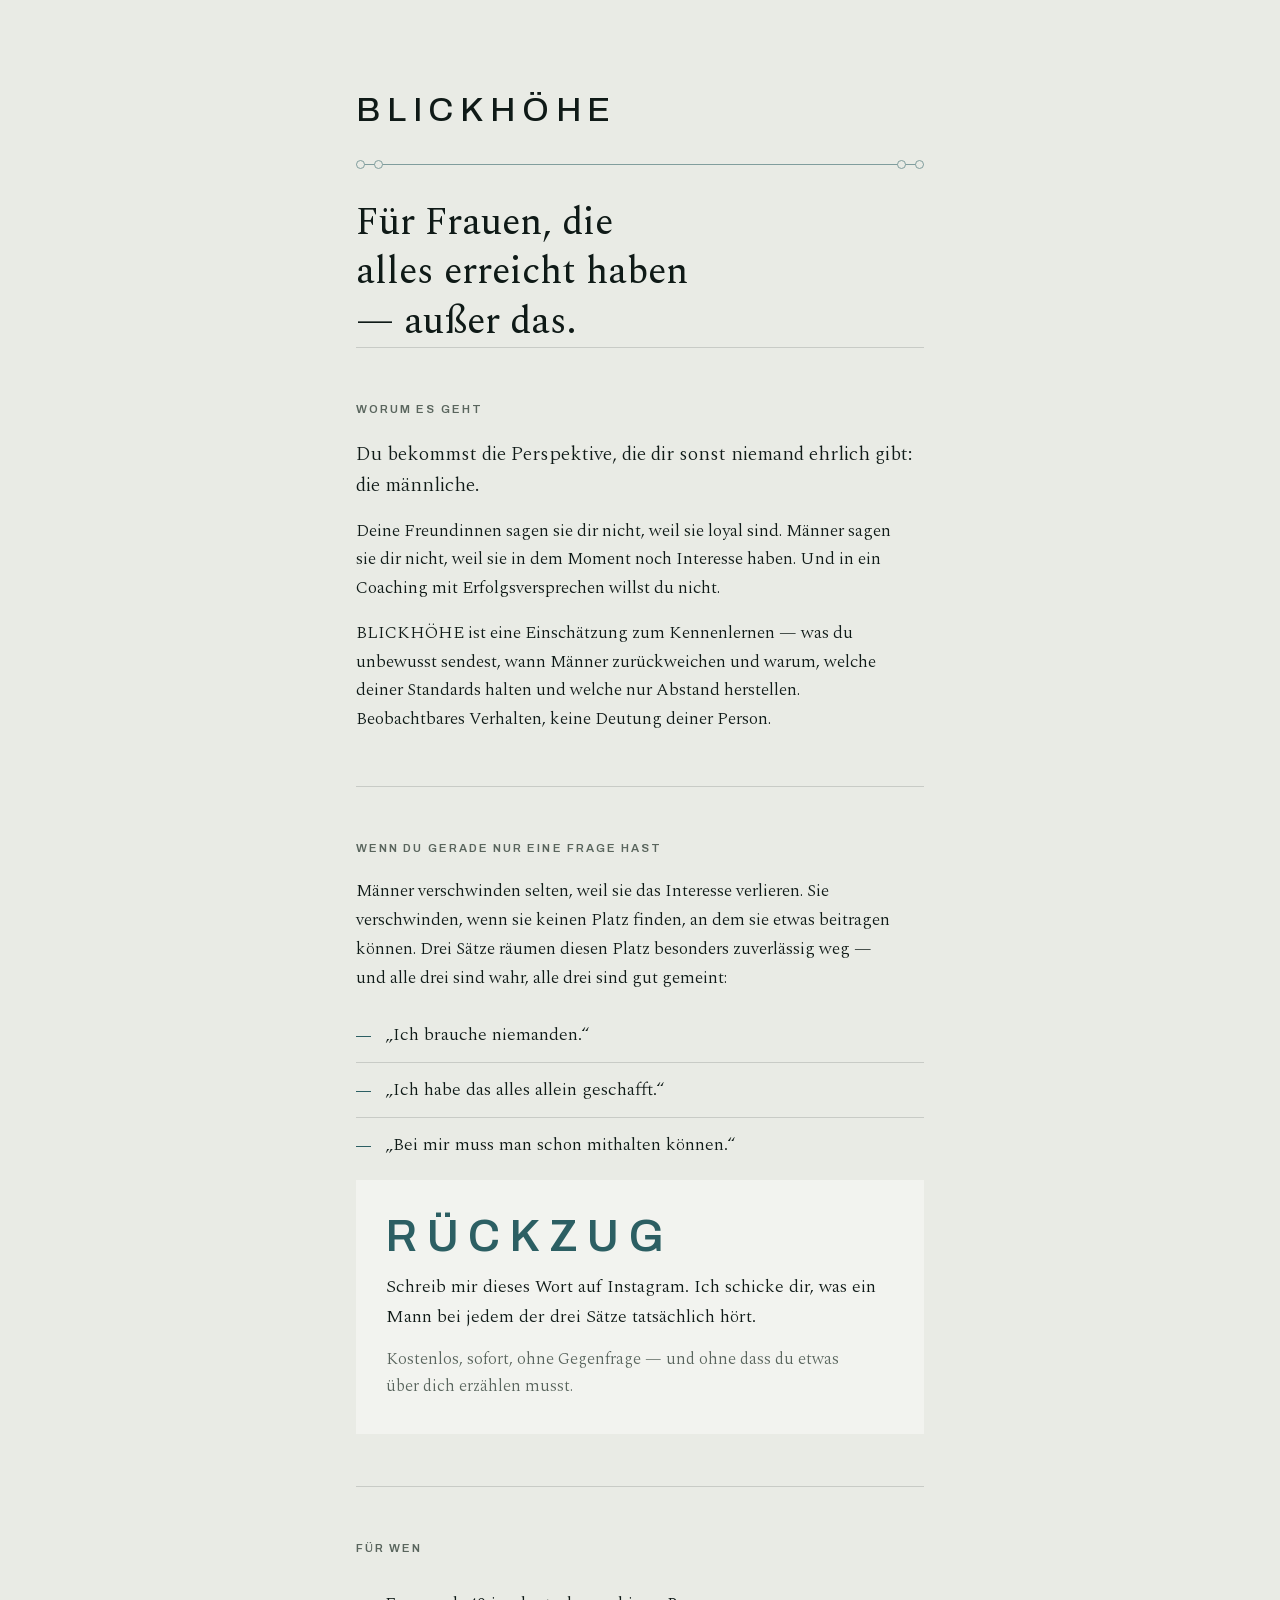
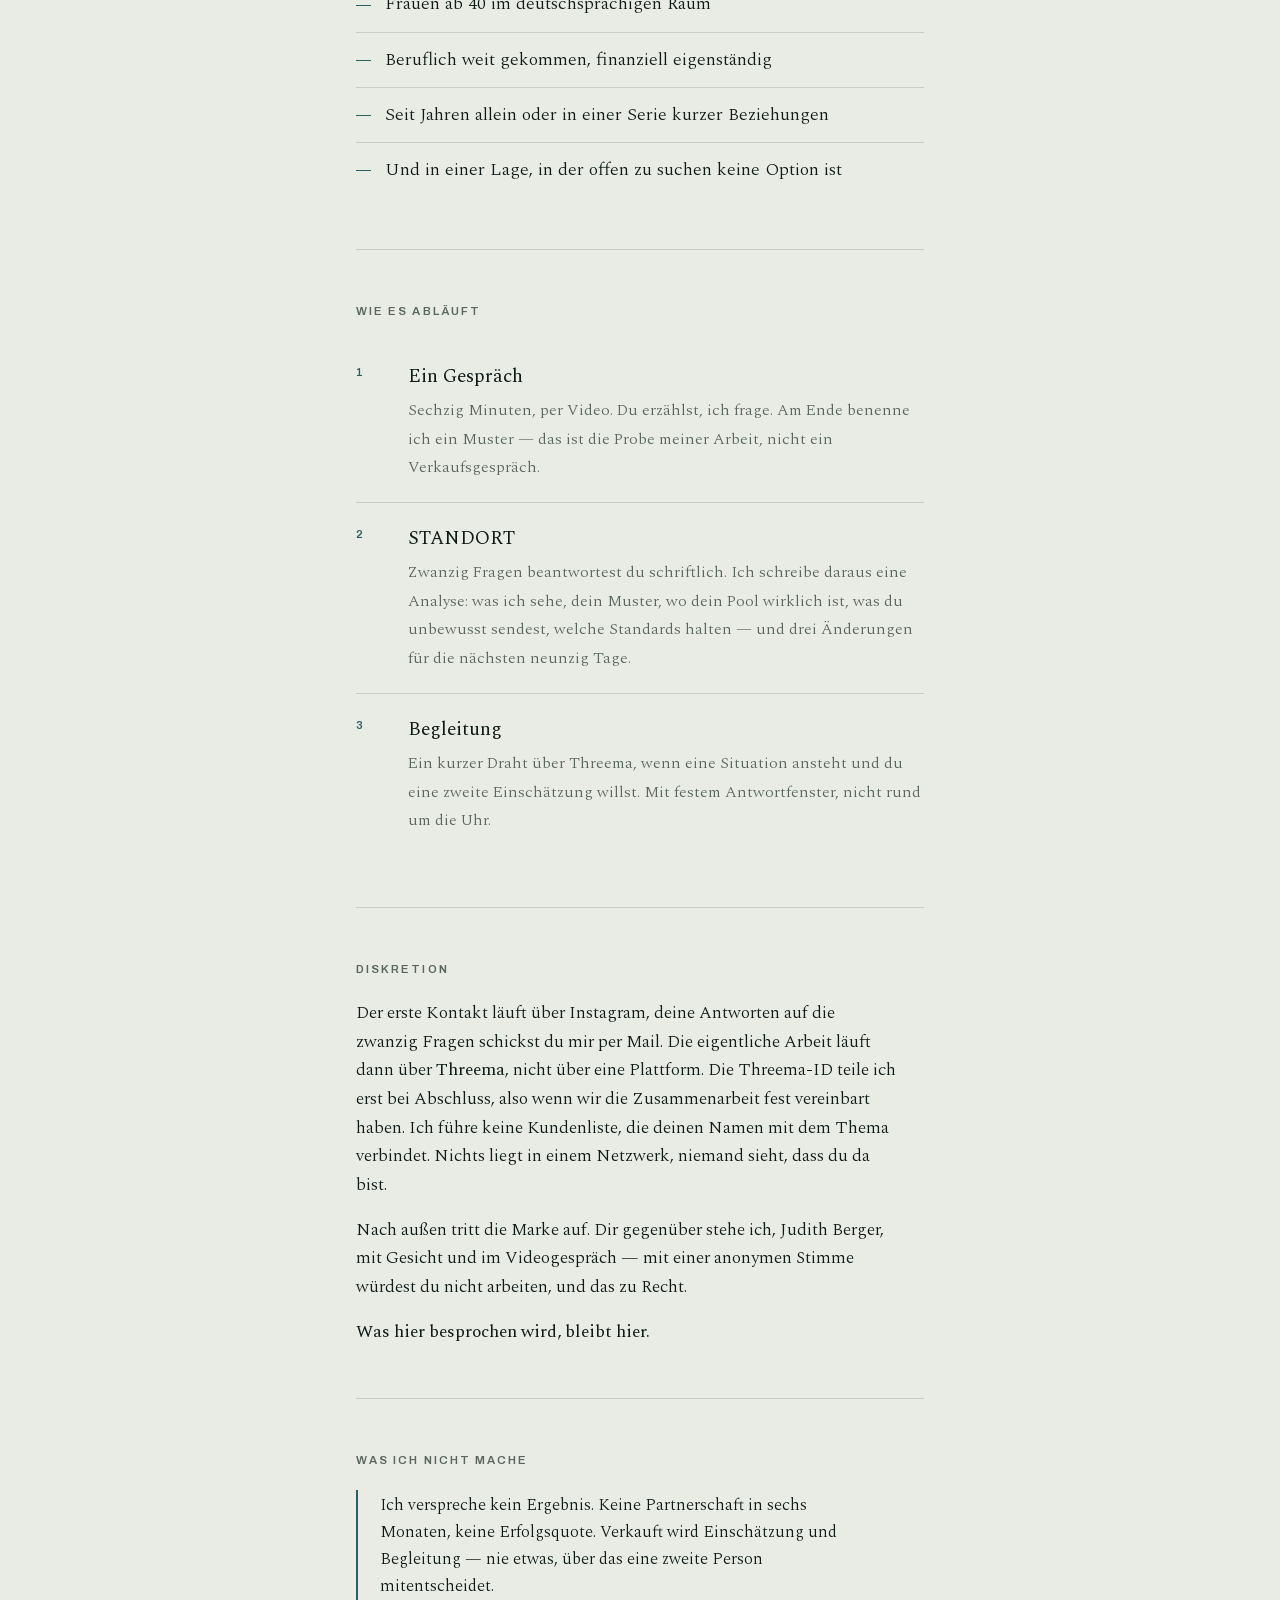
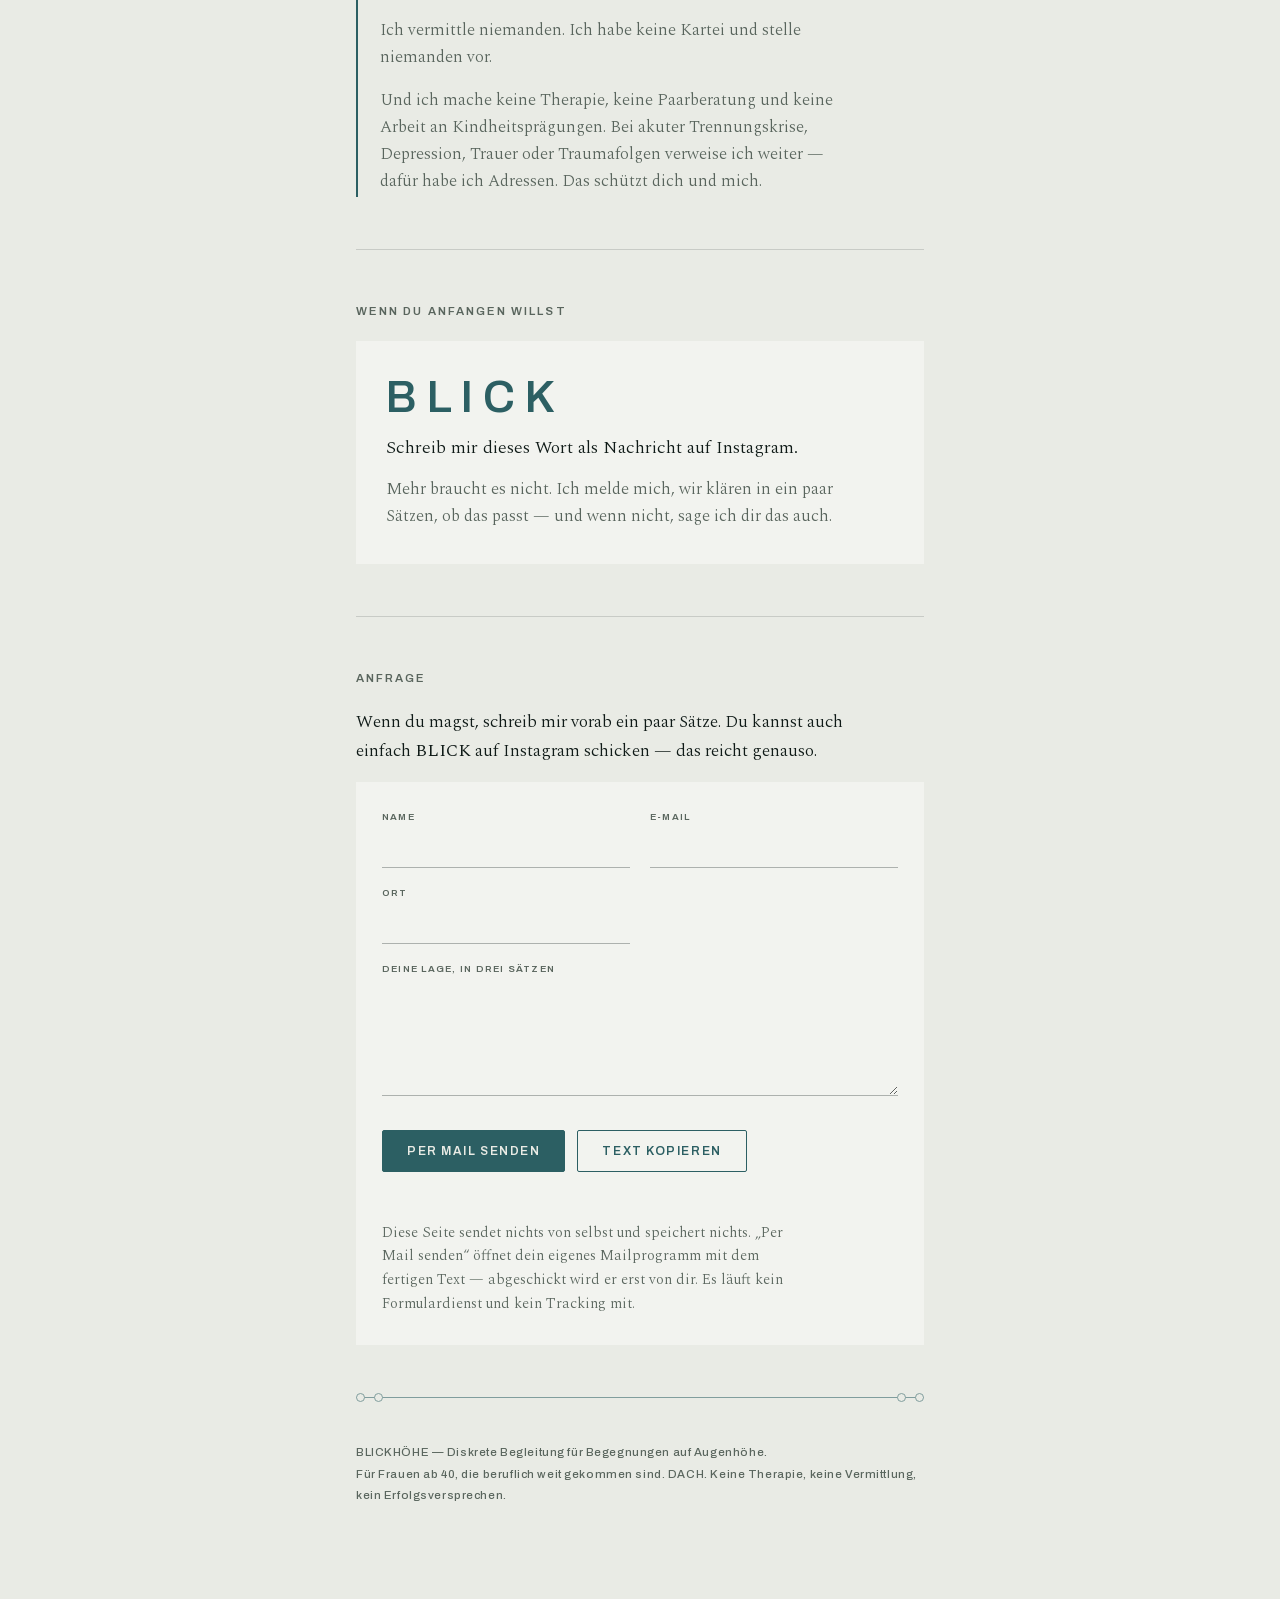
==== commit f78fa9ed: "Angebotsseite: Threema-ID erst bei Abschluss, Fragebogen per Mail Diskretionsabsatz beschreibt den A" ====
--- a/index.html
+++ b/index.html
@@ -7,7 +7,7 @@
 <meta name="description" content="Diskrete Begleitung beim Kennenlernen für Frauen ab 40 im DACH-Raum. Die männliche Perspektive auf beobachtbares Verhalten — keine Therapie, keine Vermittlung, kein Erfolgsversprechen.">
 <meta name="robots" content="index, follow">
 <meta property="og:title" content="BLICKHÖHE">
-<meta property="og:description" content="Diskrete Begleitung für Begegnungen auf Augenhöhe. Erfolgreiche Frauen ab 40, DACH.">
+<meta property="og:description" content="Diskrete Begleitung für Begegnungen auf Augenhöhe. Für Frauen ab 40, die beruflich weit gekommen sind. DACH.">
 <meta property="og:type" content="website">
 <style>
 /* Schriften selbst gehostet — keine Verbindung zu Google beim Aufruf. */
@@ -193,7 +193,7 @@
 
 <section>
   <h2>Diskretion</h2>
-  <p>Der erste Kontakt läuft über Instagram, die eigentliche Arbeit dann über <strong>Threema</strong> — nicht über eine Plattform. Ich führe keine Kundenliste, die deinen Namen mit dem Thema verbindet. Nichts liegt in einem Netzwerk, niemand sieht, dass du da bist.</p>
+  <p>Der erste Kontakt läuft über Instagram, deine Antworten auf die zwanzig Fragen schickst du mir per Mail. Die eigentliche Arbeit läuft dann über <strong>Threema</strong>, nicht über eine Plattform. Die Threema-ID teile ich erst bei Abschluss, also wenn wir die Zusammenarbeit fest vereinbart haben. Ich führe keine Kundenliste, die deinen Namen mit dem Thema verbindet. Nichts liegt in einem Netzwerk, niemand sieht, dass du da bist.</p>
   <p>Nach außen tritt die Marke auf. Dir gegenüber stehe ich, Judith Berger, mit Gesicht und im Videogespräch — mit einer anonymen Stimme würdest du nicht arbeiten, und das zu Recht.</p>
   <p><strong>Was hier besprochen wird, bleibt hier.</strong></p>
 </section>
@@ -238,7 +238,7 @@
 
 <footer>
   BLICKHÖHE — Diskrete Begleitung für Begegnungen auf Augenhöhe.<br>
-  Erfolgreiche Frauen ab 40, DACH. Keine Therapie, keine Vermittlung, kein Erfolgsversprechen.
+  Für Frauen ab 40, die beruflich weit gekommen sind. DACH. Keine Therapie, keine Vermittlung, kein Erfolgsversprechen.
 </footer>
 
 </div>
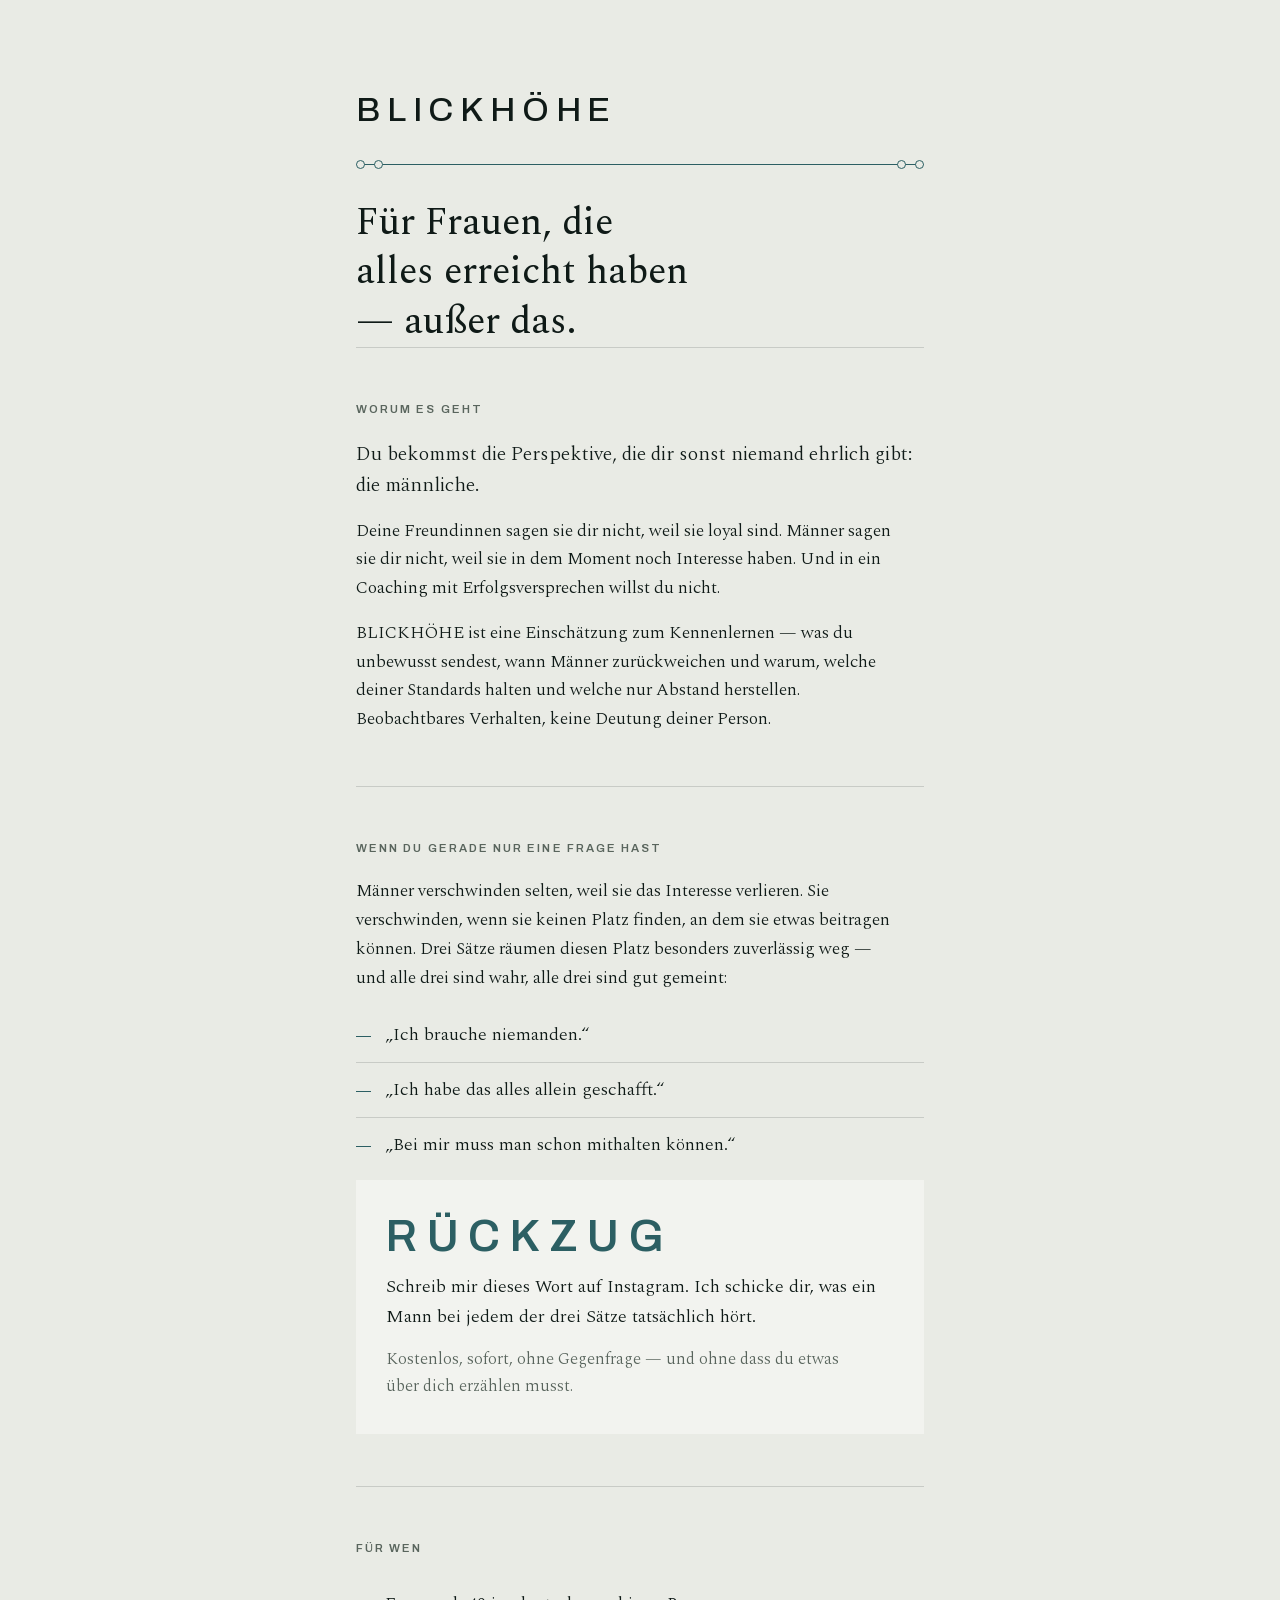
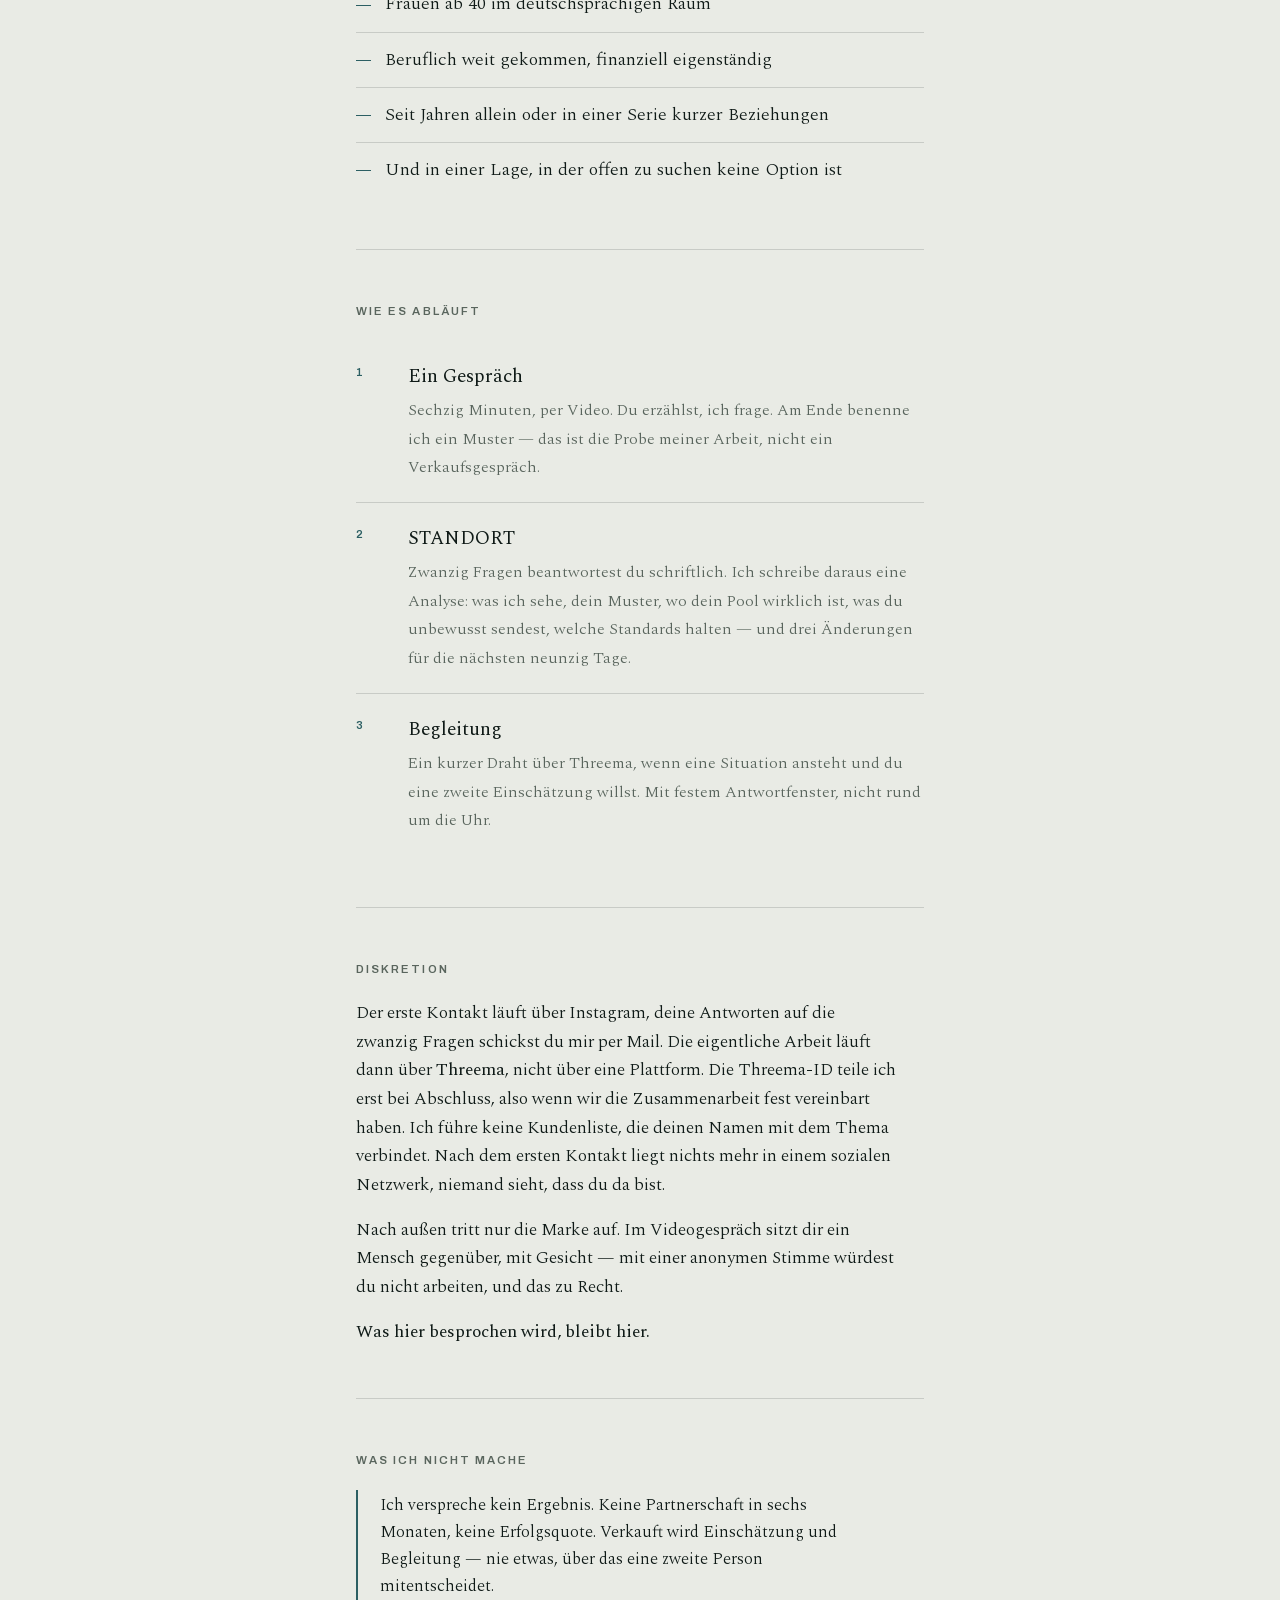
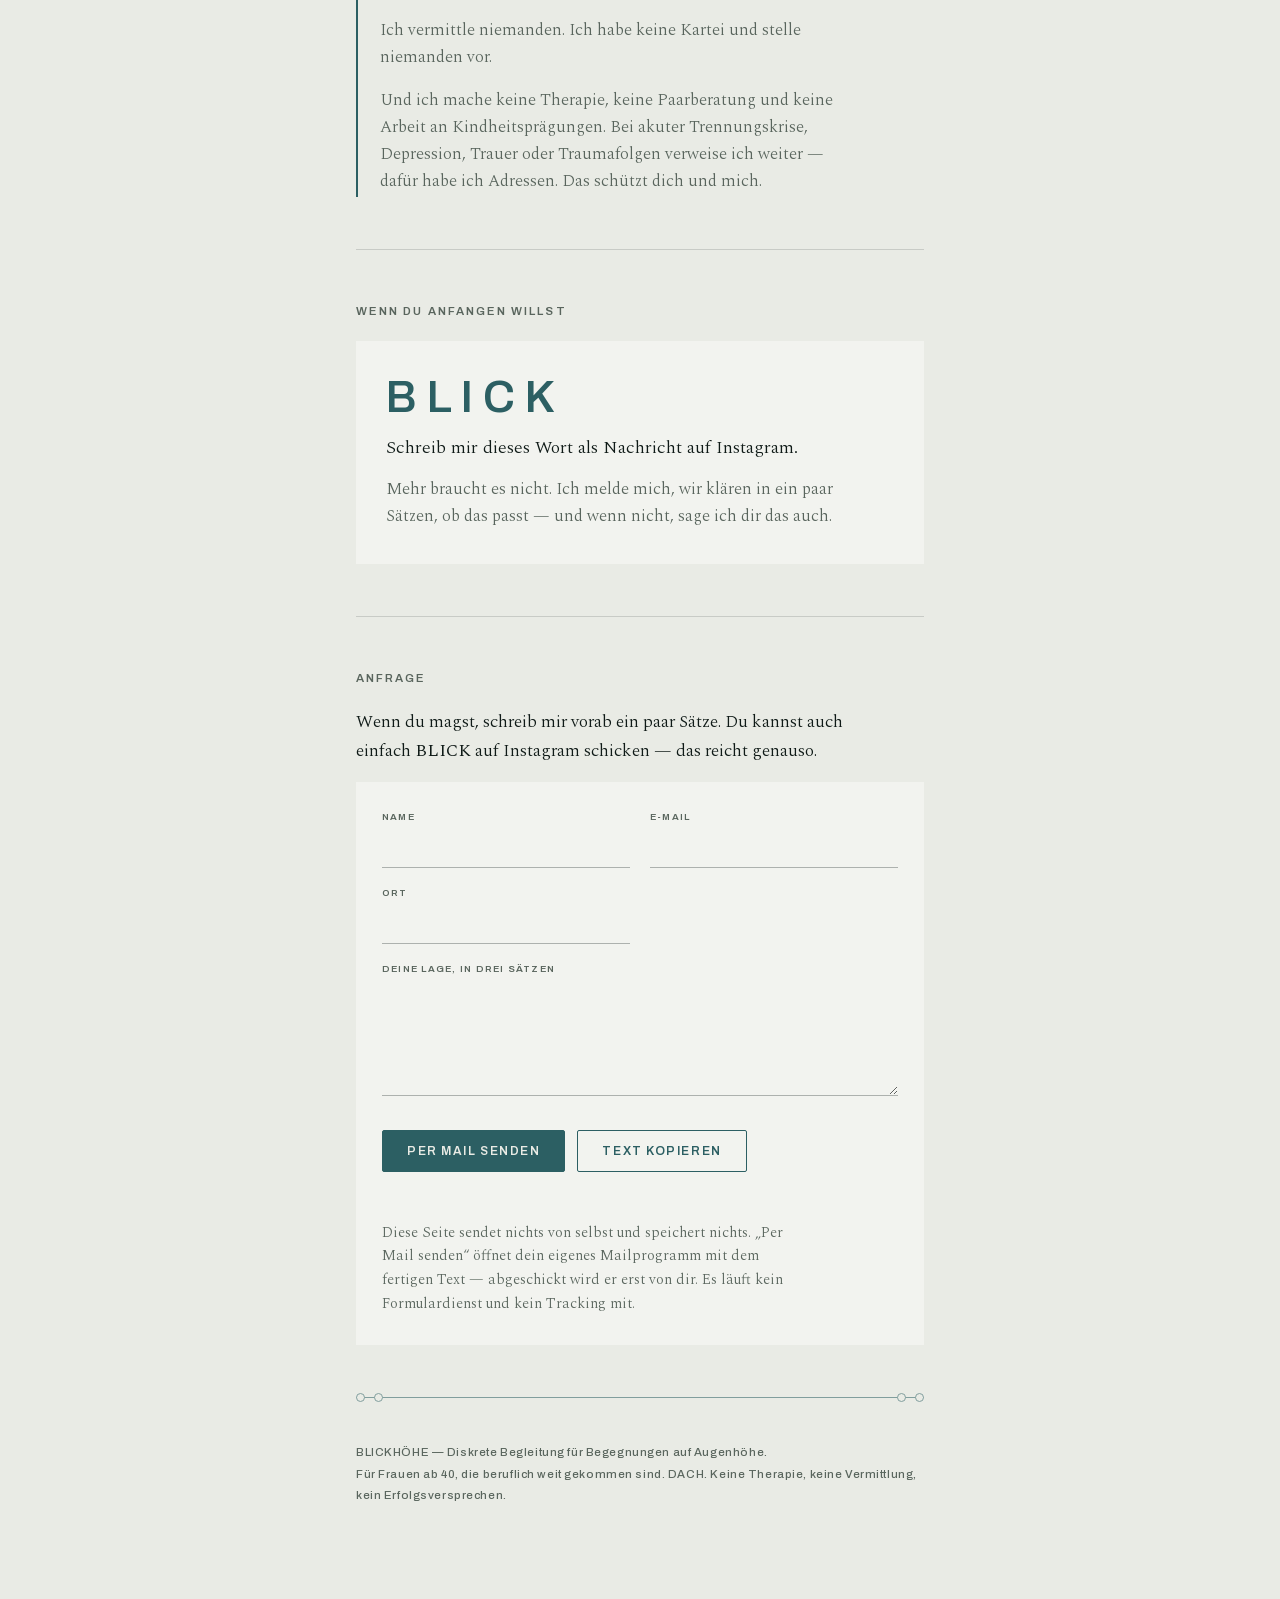
==== commit 102e1f86: "Seite anonymisiert, Reel eingebettet, ruhige Bewegung - Name aus Startseite, Kapitel und Fragebogen " ====
--- a/index.html
+++ b/index.html
@@ -1,6 +1,7 @@
 <!DOCTYPE html>
 <html lang="de">
 <head>
+<script>document.documentElement.className+=' js';</script>
 <meta charset="utf-8">
 <meta name="viewport" content="width=device-width, initial-scale=1">
 <title>BLICKHÖHE — Diskrete Begleitung für Begegnungen auf Augenhöhe</title>
@@ -130,6 +131,21 @@
   .af-hinweis{grid-column:1/-1;font-size:14.5px;color:var(--gedaempft);margin:0;max-width:58ch}
   footer a{color:var(--gedaempft);text-decoration:underline;text-underline-offset:3px}
   footer a:hover{color:var(--akzent)}
+
+  /* Bewegung: ruhig, und nur ohne 'reduzierte Bewegung' */
+  .reel{margin:6px 0 0;width:min(100%,300px);aspect-ratio:9/16;background:#0F1A17;
+    border:1px solid var(--linie);overflow:hidden}
+  .reel video{display:block;width:100%;height:100%;object-fit:cover}
+  .reel-notiz{font-family:var(--sans);font-size:11px;letter-spacing:.08em;color:var(--gedaempft);
+    margin:12px 0 0}
+  @media (prefers-reduced-motion: no-preference){
+    .js header .marke,.js header .zeichen,.js header h1{animation:auf .9s ease both}
+    .js header .zeichen{animation-delay:.15s}
+    .js header h1{animation-delay:.3s}
+    .js section{opacity:0;transform:translateY(14px);transition:opacity .9s ease,transform .9s ease}
+    .js section.sichtbar{opacity:1;transform:none}
+    @keyframes auf{from{opacity:0;transform:translateY(10px)}to{opacity:1;transform:none}}
+  }
 </style>
 </head>
 <body>
@@ -146,6 +162,15 @@
   <p class="lead">Du bekommst die Perspektive, die dir sonst niemand ehrlich gibt: die männliche.</p>
   <p>Deine Freundinnen sagen sie dir nicht, weil sie loyal sind. Männer sagen sie dir nicht, weil sie in dem Moment noch Interesse haben. Und in ein Coaching mit Erfolgsversprechen willst du nicht.</p>
   <p>BLICKHÖHE ist eine Einschätzung zum Kennenlernen — was du unbewusst sendest, wann Männer zurückweichen und warum, welche deiner Standards halten und welche nur Abstand herstellen. Beobachtbares Verhalten, keine Deutung deiner Person.</p>
+</section>
+
+<section>
+  <h2>Aus dem Feed</h2>
+  <figure class="reel">
+    <video src="reel-01.mp4" muted loop playsinline preload="metadata"
+      aria-label="Kurzes Video ohne Ton: Auf Augenhöhe heißt nicht: Er verdient so viel wie du. Augenhöhe ist keine Zahl auf einem Kontoauszug. Sie ist die Frage, ob zwei einander standhalten — ohne dass einer kleiner wird."></video>
+  </figure>
+  <p class="reel-notiz">OHNE TON · 12 SEKUNDEN</p>
 </section>
 
 <section>
@@ -193,8 +218,8 @@
 
 <section>
   <h2>Diskretion</h2>
-  <p>Der erste Kontakt läuft über Instagram, deine Antworten auf die zwanzig Fragen schickst du mir per Mail. Die eigentliche Arbeit läuft dann über <strong>Threema</strong>, nicht über eine Plattform. Die Threema-ID teile ich erst bei Abschluss, also wenn wir die Zusammenarbeit fest vereinbart haben. Ich führe keine Kundenliste, die deinen Namen mit dem Thema verbindet. Nichts liegt in einem Netzwerk, niemand sieht, dass du da bist.</p>
-  <p>Nach außen tritt die Marke auf. Dir gegenüber stehe ich, Judith Berger, mit Gesicht und im Videogespräch — mit einer anonymen Stimme würdest du nicht arbeiten, und das zu Recht.</p>
+  <p>Der erste Kontakt läuft über Instagram, deine Antworten auf die zwanzig Fragen schickst du mir per Mail. Die eigentliche Arbeit läuft dann über <strong>Threema</strong>, nicht über eine Plattform. Die Threema-ID teile ich erst bei Abschluss, also wenn wir die Zusammenarbeit fest vereinbart haben. Ich führe keine Kundenliste, die deinen Namen mit dem Thema verbindet. Nach dem ersten Kontakt liegt nichts mehr in einem sozialen Netzwerk, niemand sieht, dass du da bist.</p>
+  <p>Nach außen tritt nur die Marke auf. Im Videogespräch sitzt dir ein Mensch gegenüber, mit Gesicht — mit einer anonymen Stimme würdest du nicht arbeiten, und das zu Recht.</p>
   <p><strong>Was hier besprochen wird, bleibt hier.</strong></p>
 </section>
 
@@ -280,5 +305,31 @@
   });
 })();
 </script>
+<script>
+(function(){
+  var ruhig = window.matchMedia && window.matchMedia("(prefers-reduced-motion: reduce)").matches;
+  var abschnitte = document.querySelectorAll("section");
+  var video = document.querySelector(".reel video");
+  if (!("IntersectionObserver" in window)) {
+    abschnitte.forEach(function(s){ s.classList.add("sichtbar"); });
+    if (video) video.controls = true;
+    return;
+  }
+  var io = new IntersectionObserver(function(e){
+    e.forEach(function(x){ if (x.isIntersecting){ x.target.classList.add("sichtbar"); io.unobserve(x.target); } });
+  }, {rootMargin:"0px 0px -8% 0px"});
+  abschnitte.forEach(function(s){ io.observe(s); });
+  if (!video) return;
+  function weg(){ var s = video.closest("section"); if (s) s.style.display = "none"; }
+  if (video.error) weg(); else video.addEventListener("error", weg);
+  if (ruhig) { video.controls = true; return; }
+  new IntersectionObserver(function(e){
+    e.forEach(function(x){
+      if (x.isIntersecting) { var p = video.play(); if (p && p.catch) p.catch(function(){ video.controls = true; }); }
+      else video.pause();
+    });
+  }, {threshold:.5}).observe(video);
+})();
+</script>
 </body>
 </html>
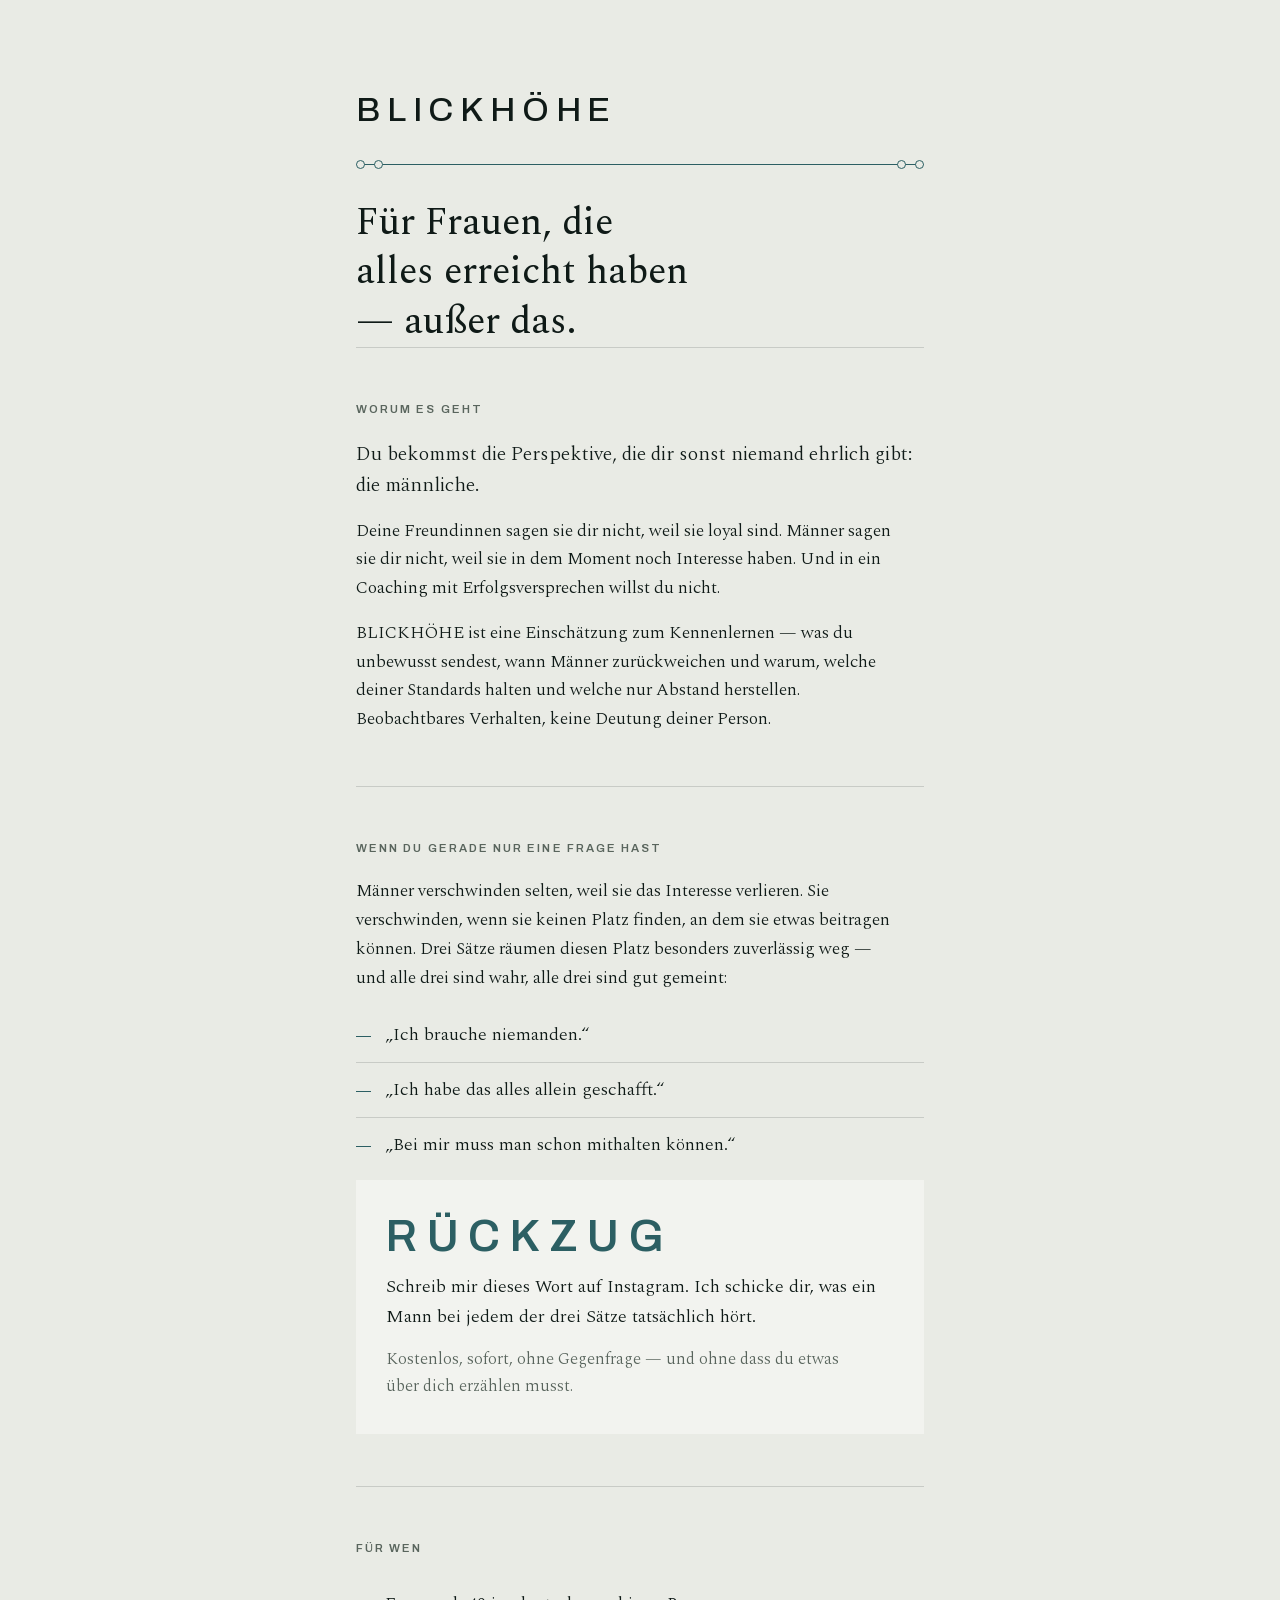
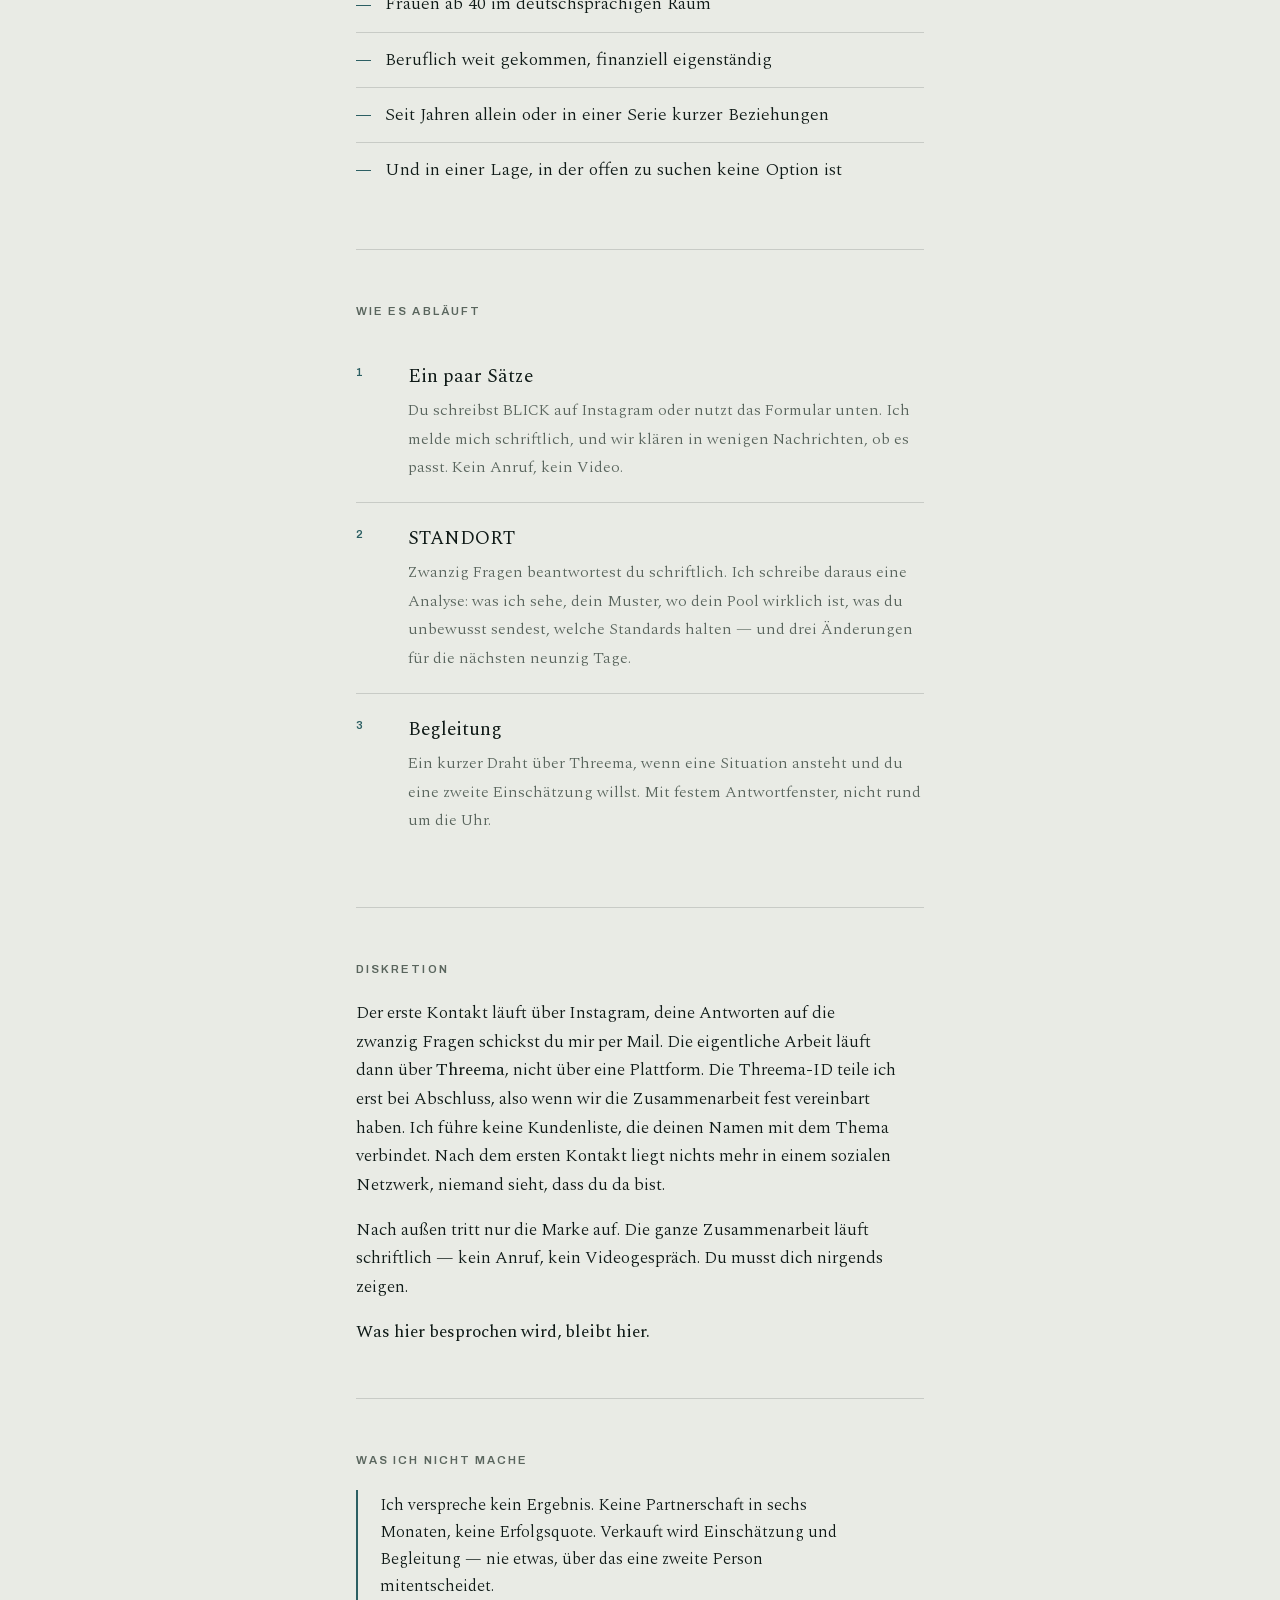
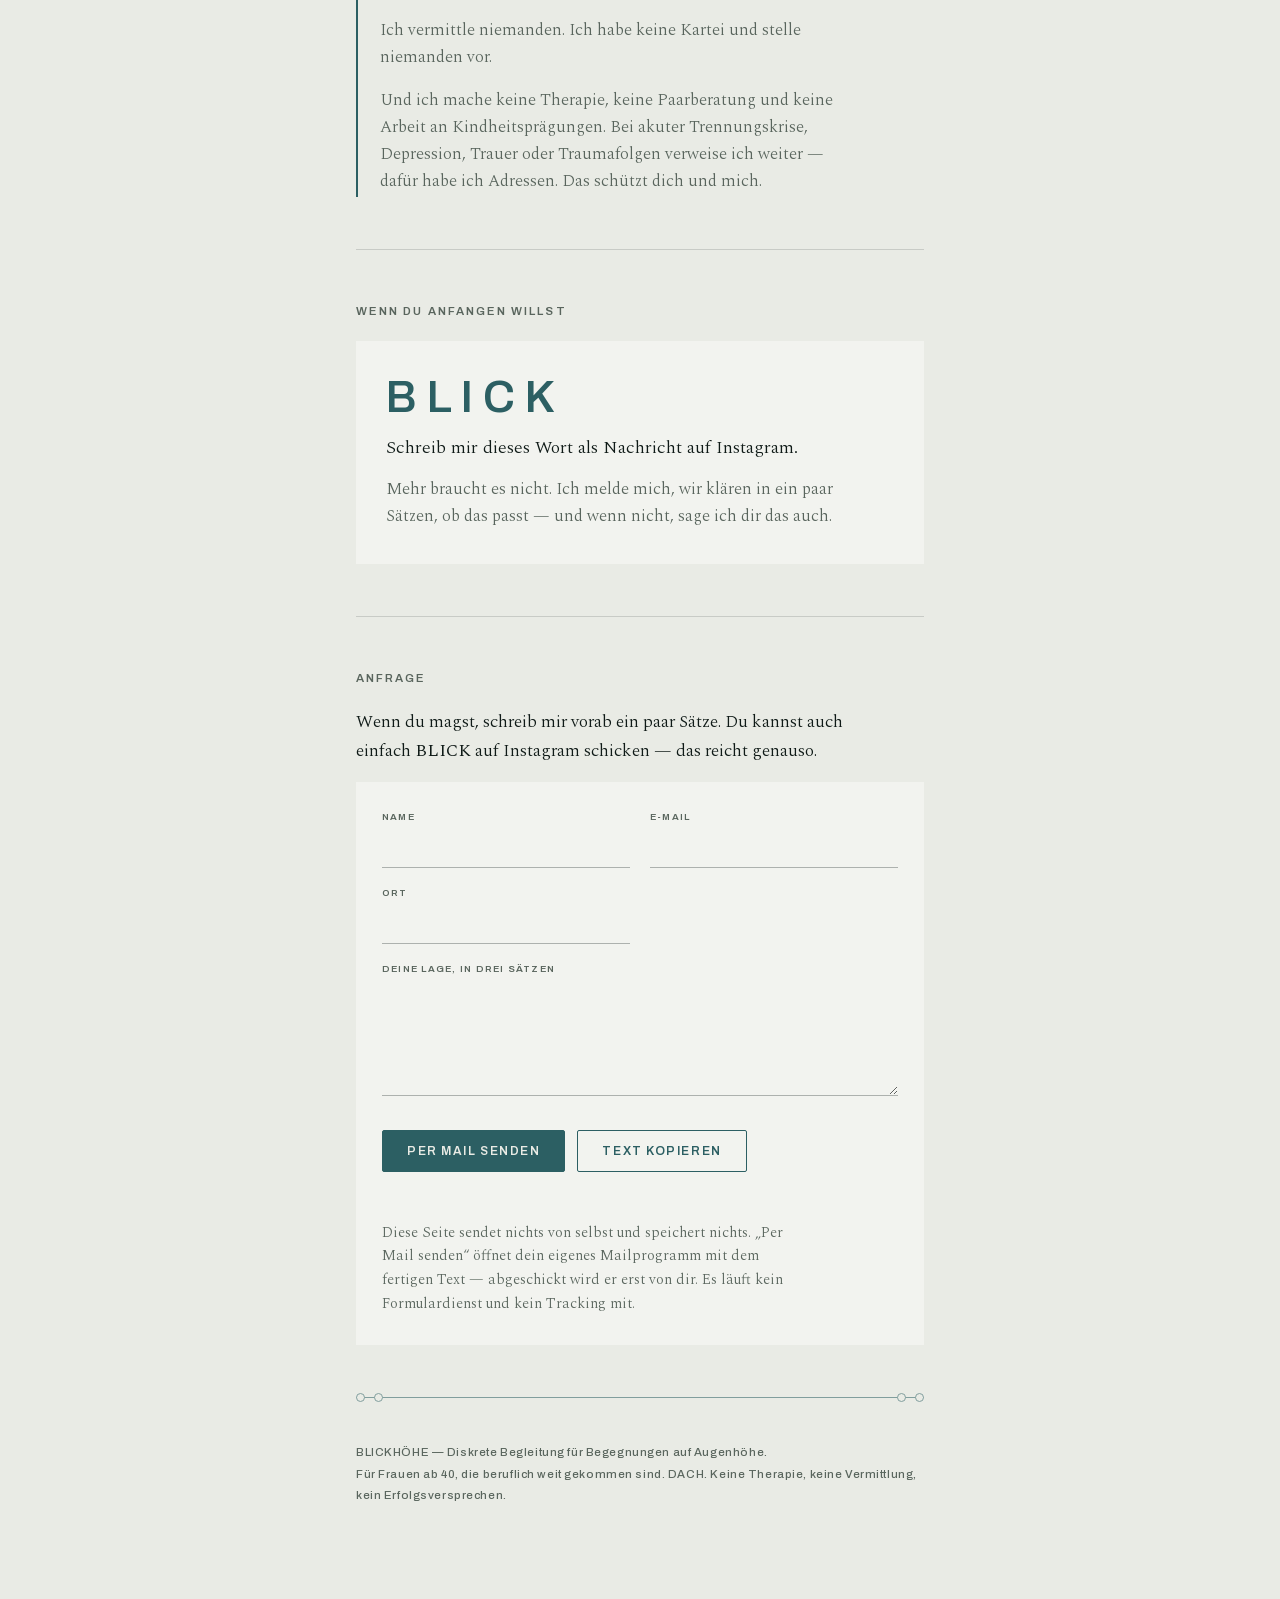
==== commit 72ea53df: "Erstgespräch gestrichen: Ablauf komplett schriftlich - Schritt 1 ist jetzt die schriftliche Klärung " ====
--- a/index.html
+++ b/index.html
@@ -202,8 +202,8 @@
   <h2>Wie es abläuft</h2>
   <ol class="schritte">
     <li>
-      <b>Ein Gespräch</b>
-      <span>Sechzig Minuten, per Video. Du erzählst, ich frage. Am Ende benenne ich ein Muster — das ist die Probe meiner Arbeit, nicht ein Verkaufsgespräch.</span>
+      <b>Ein paar Sätze</b>
+      <span>Du schreibst BLICK auf Instagram oder nutzt das Formular unten. Ich melde mich schriftlich, und wir klären in wenigen Nachrichten, ob es passt. Kein Anruf, kein Video.</span>
     </li>
     <li>
       <b>STANDORT</b>
@@ -219,7 +219,7 @@
 <section>
   <h2>Diskretion</h2>
   <p>Der erste Kontakt läuft über Instagram, deine Antworten auf die zwanzig Fragen schickst du mir per Mail. Die eigentliche Arbeit läuft dann über <strong>Threema</strong>, nicht über eine Plattform. Die Threema-ID teile ich erst bei Abschluss, also wenn wir die Zusammenarbeit fest vereinbart haben. Ich führe keine Kundenliste, die deinen Namen mit dem Thema verbindet. Nach dem ersten Kontakt liegt nichts mehr in einem sozialen Netzwerk, niemand sieht, dass du da bist.</p>
-  <p>Nach außen tritt nur die Marke auf. Im Videogespräch sitzt dir ein Mensch gegenüber, mit Gesicht — mit einer anonymen Stimme würdest du nicht arbeiten, und das zu Recht.</p>
+  <p>Nach außen tritt nur die Marke auf. Die ganze Zusammenarbeit läuft schriftlich — kein Anruf, kein Videogespräch. Du musst dich nirgends zeigen.</p>
   <p><strong>Was hier besprochen wird, bleibt hier.</strong></p>
 </section>
 
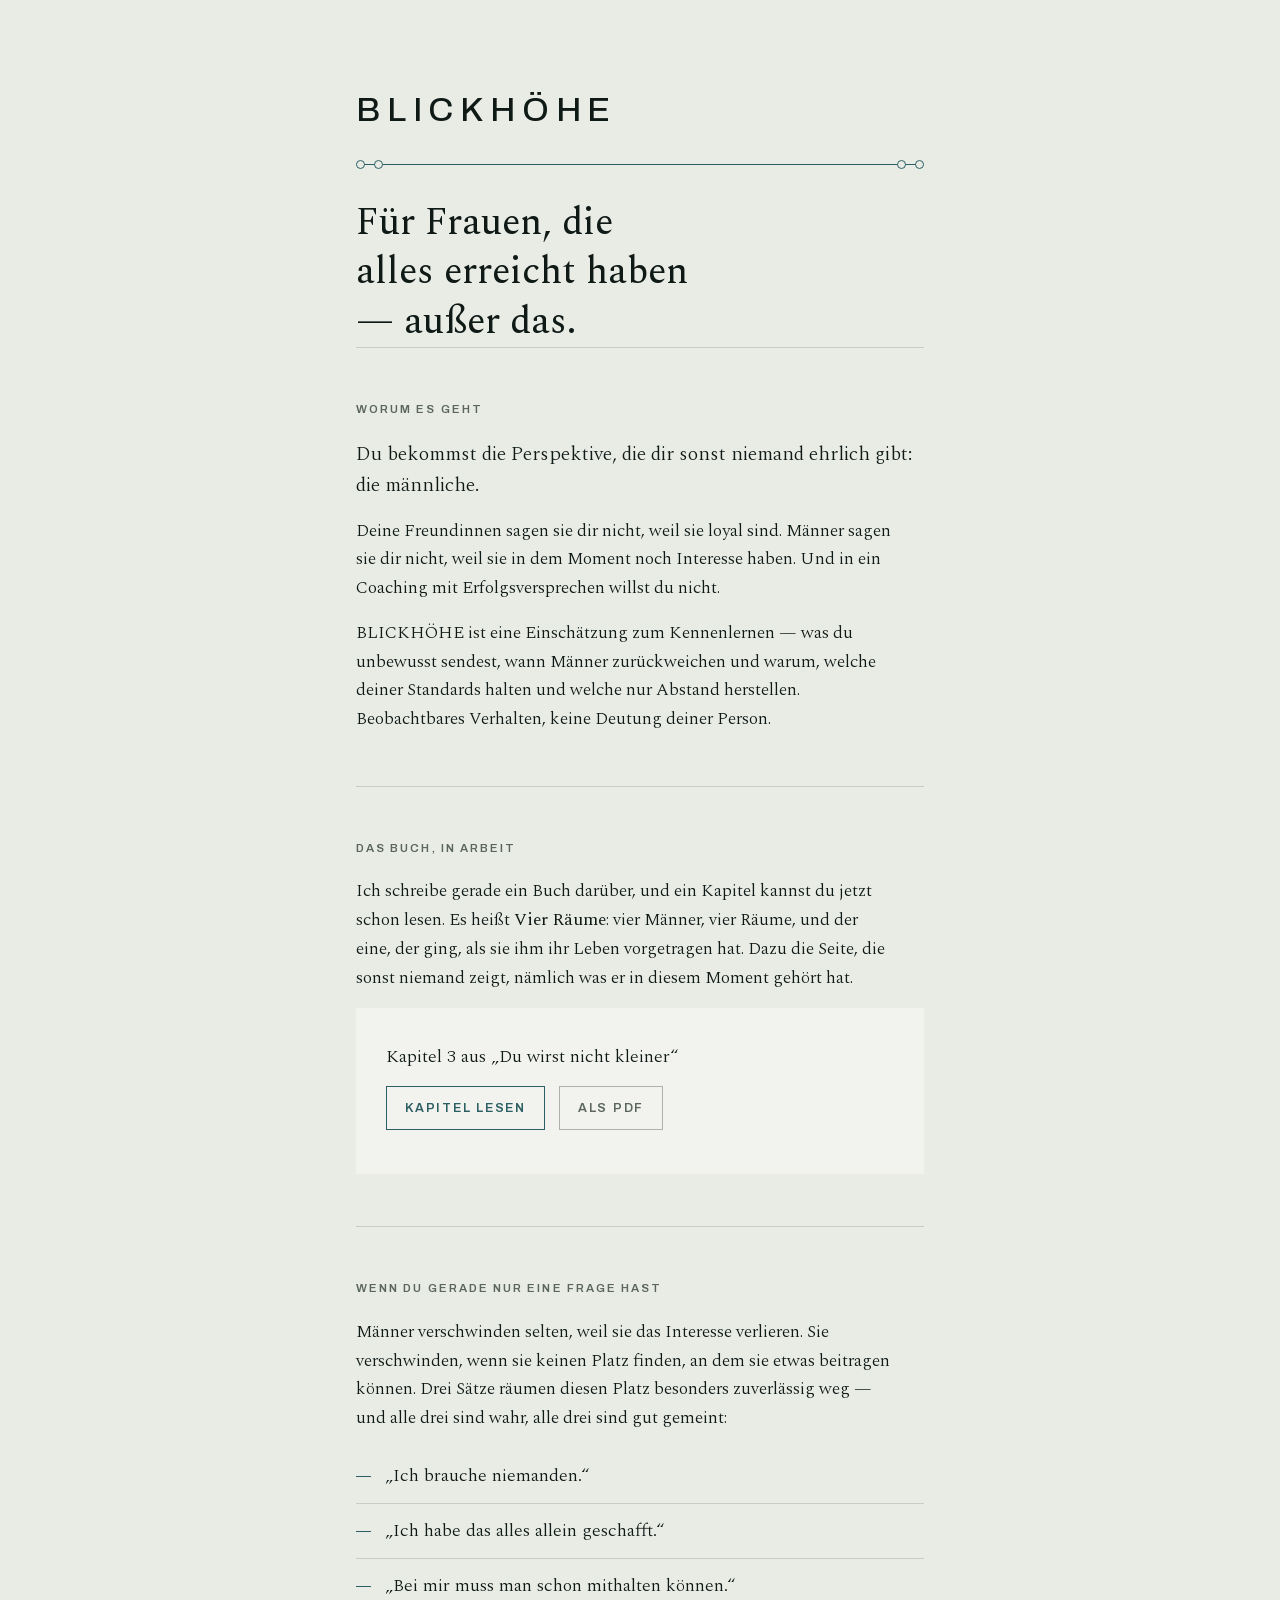
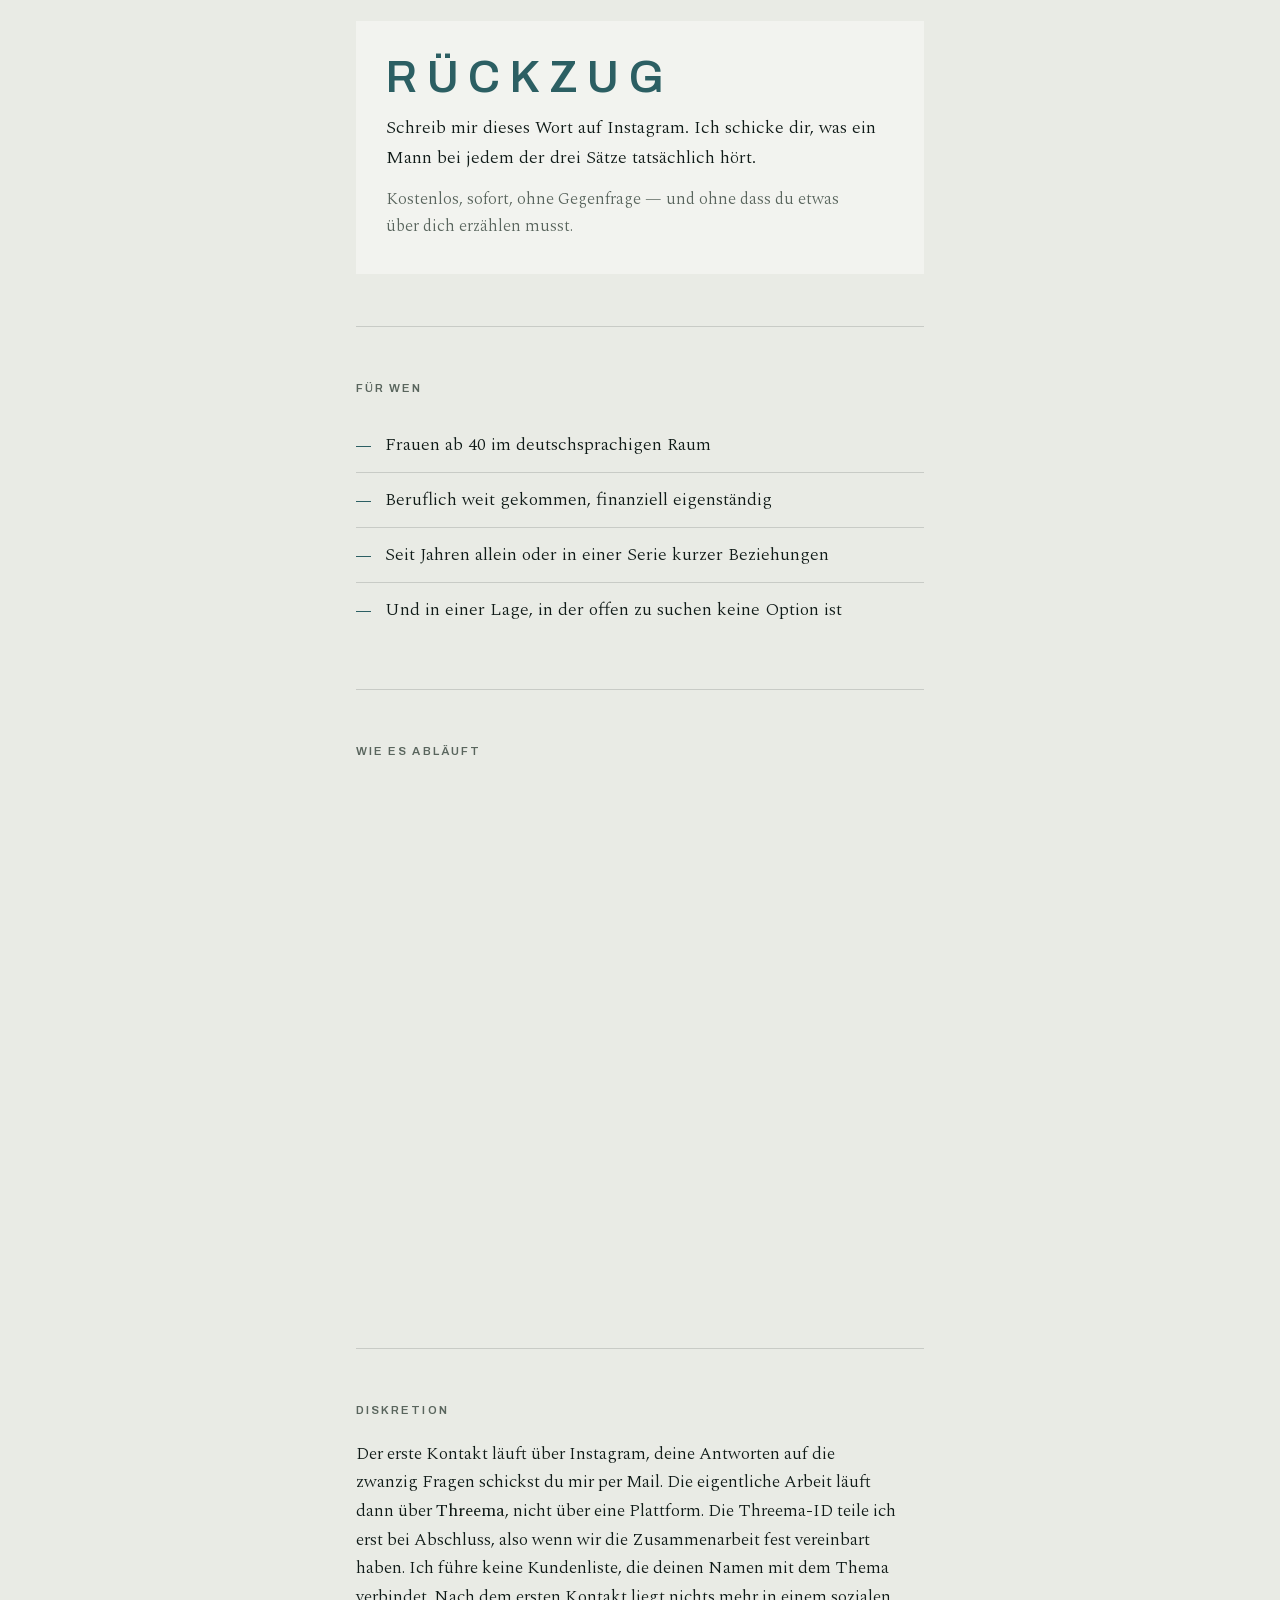
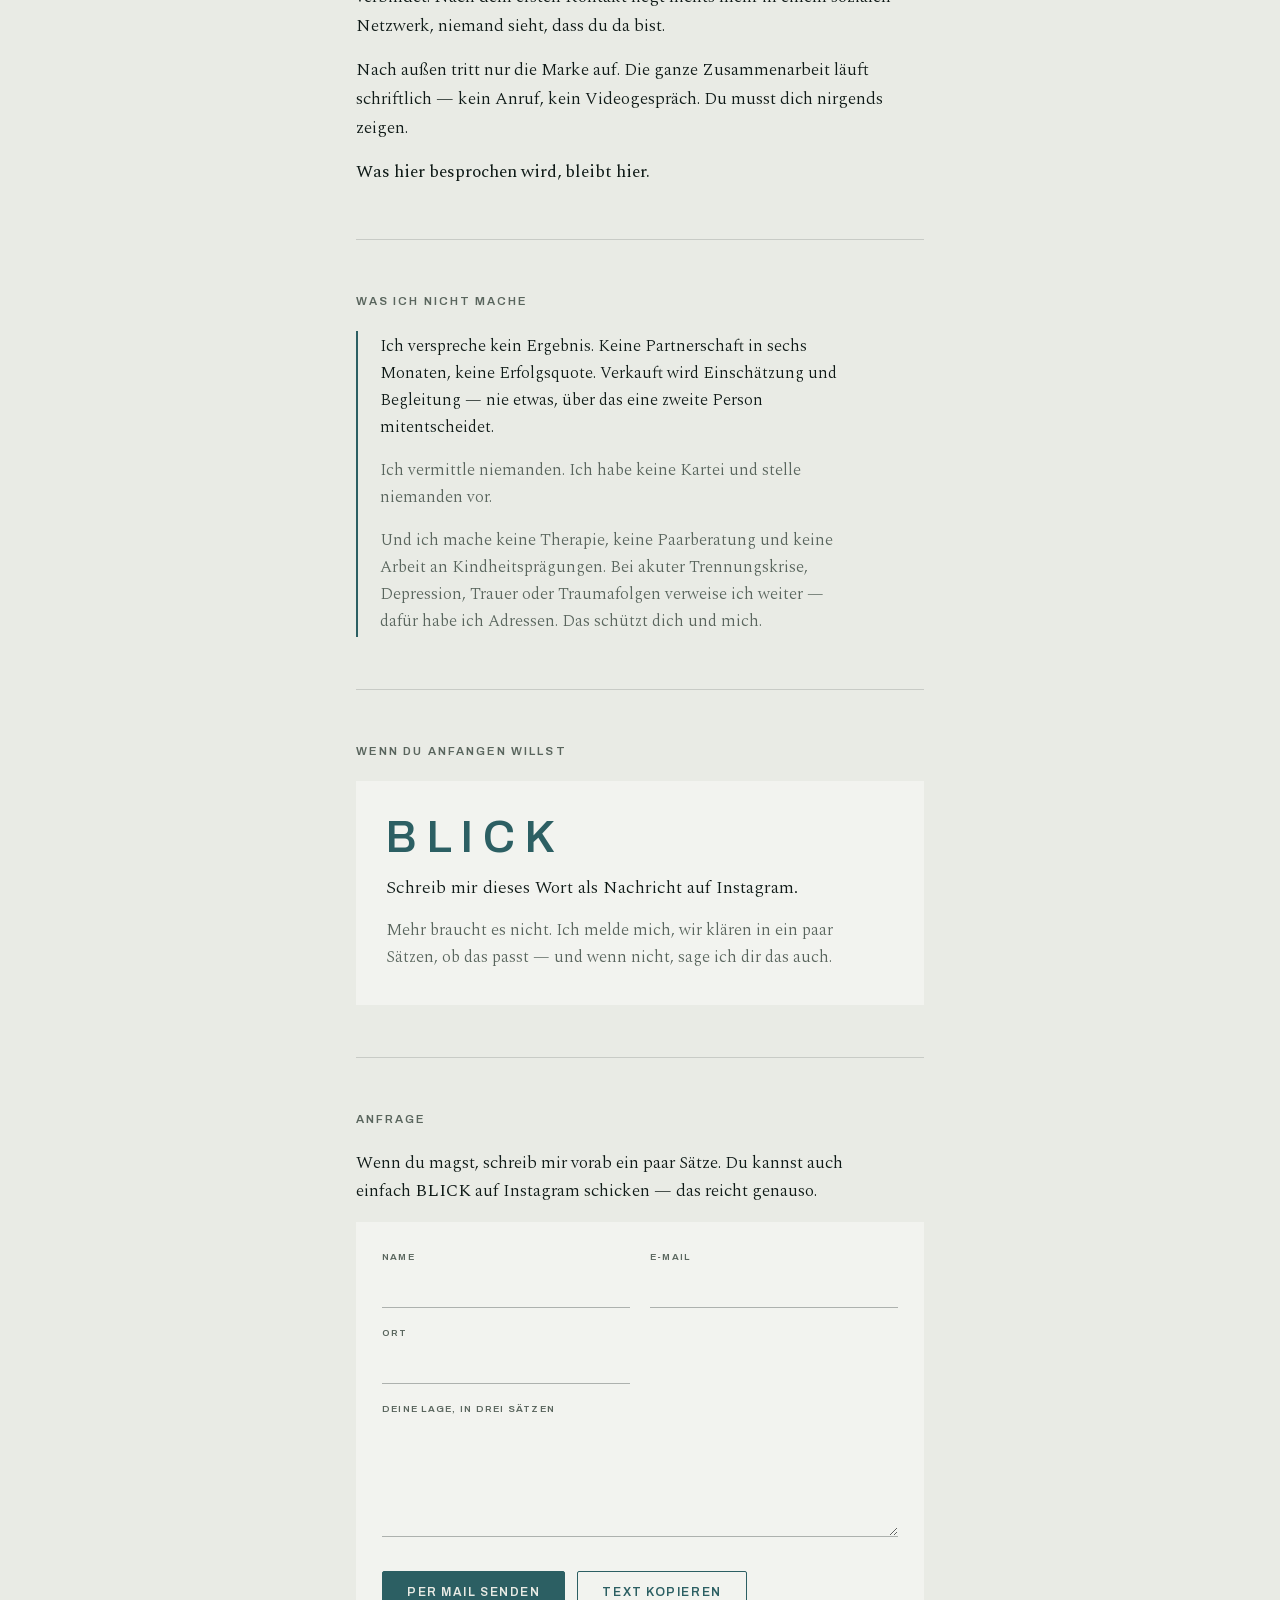
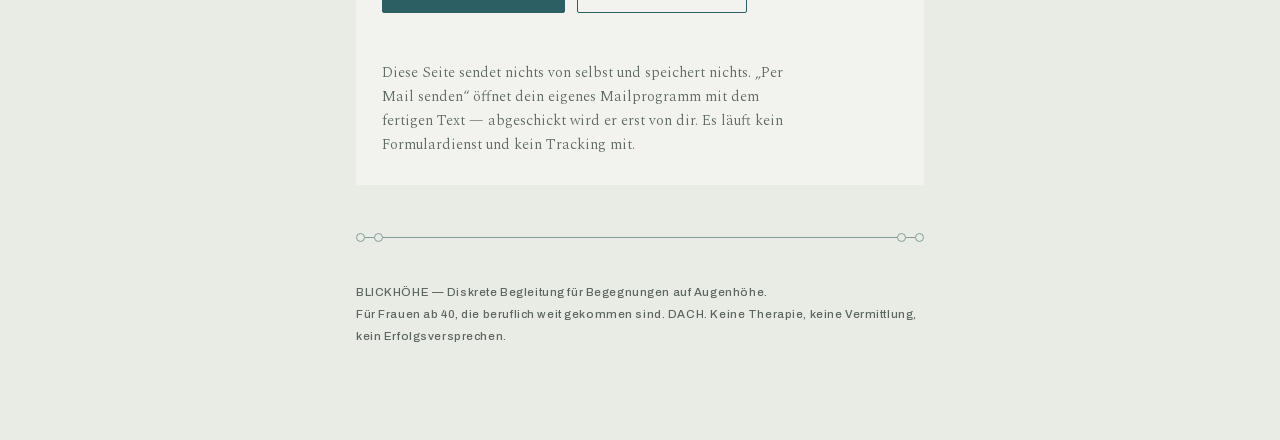
==== commit 3e4af41f: "Buchkapitel auf der Angebotsseite, Story auf Profil-Link umgestellt" ====
--- a/index.html
+++ b/index.html
@@ -165,6 +165,18 @@
 </section>
 
 <section>
+  <h2>Das Buch, in Arbeit</h2>
+  <p>Ich schreibe gerade ein Buch darüber, und ein Kapitel kannst du jetzt schon lesen. Es heißt <strong>Vier Räume</strong>: vier Männer, vier Räume, und der eine, der ging, als sie ihm ihr Leben vorgetragen hat. Dazu die Seite, die sonst niemand zeigt, nämlich was er in diesem Moment gehört hat.</p>
+  <div class="kontakt">
+    <p class="stark" style="margin-bottom:14px">Kapitel 3 aus „Du wirst nicht kleiner“</p>
+    <p style="margin-bottom:0">
+      <a href="kapitel/" style="font-family:var(--sans);font-size:12.5px;font-weight:600;letter-spacing:.14em;text-transform:uppercase;color:var(--akzent);text-decoration:none;border:1px solid var(--akzent);padding:11px 18px;display:inline-block;margin:0 10px 10px 0">Kapitel lesen</a>
+      <a href="kapitel/vier-raeume.pdf" style="font-family:var(--sans);font-size:12.5px;font-weight:600;letter-spacing:.14em;text-transform:uppercase;color:var(--gedaempft);text-decoration:none;border:1px solid var(--linie-stark);padding:11px 18px;display:inline-block;margin:0 0 10px 0">Als PDF</a>
+    </p>
+  </div>
+</section>
+
+<section>
   <h2>Aus dem Feed</h2>
   <figure class="reel">
     <video src="reel-01.mp4" muted loop playsinline preload="metadata"
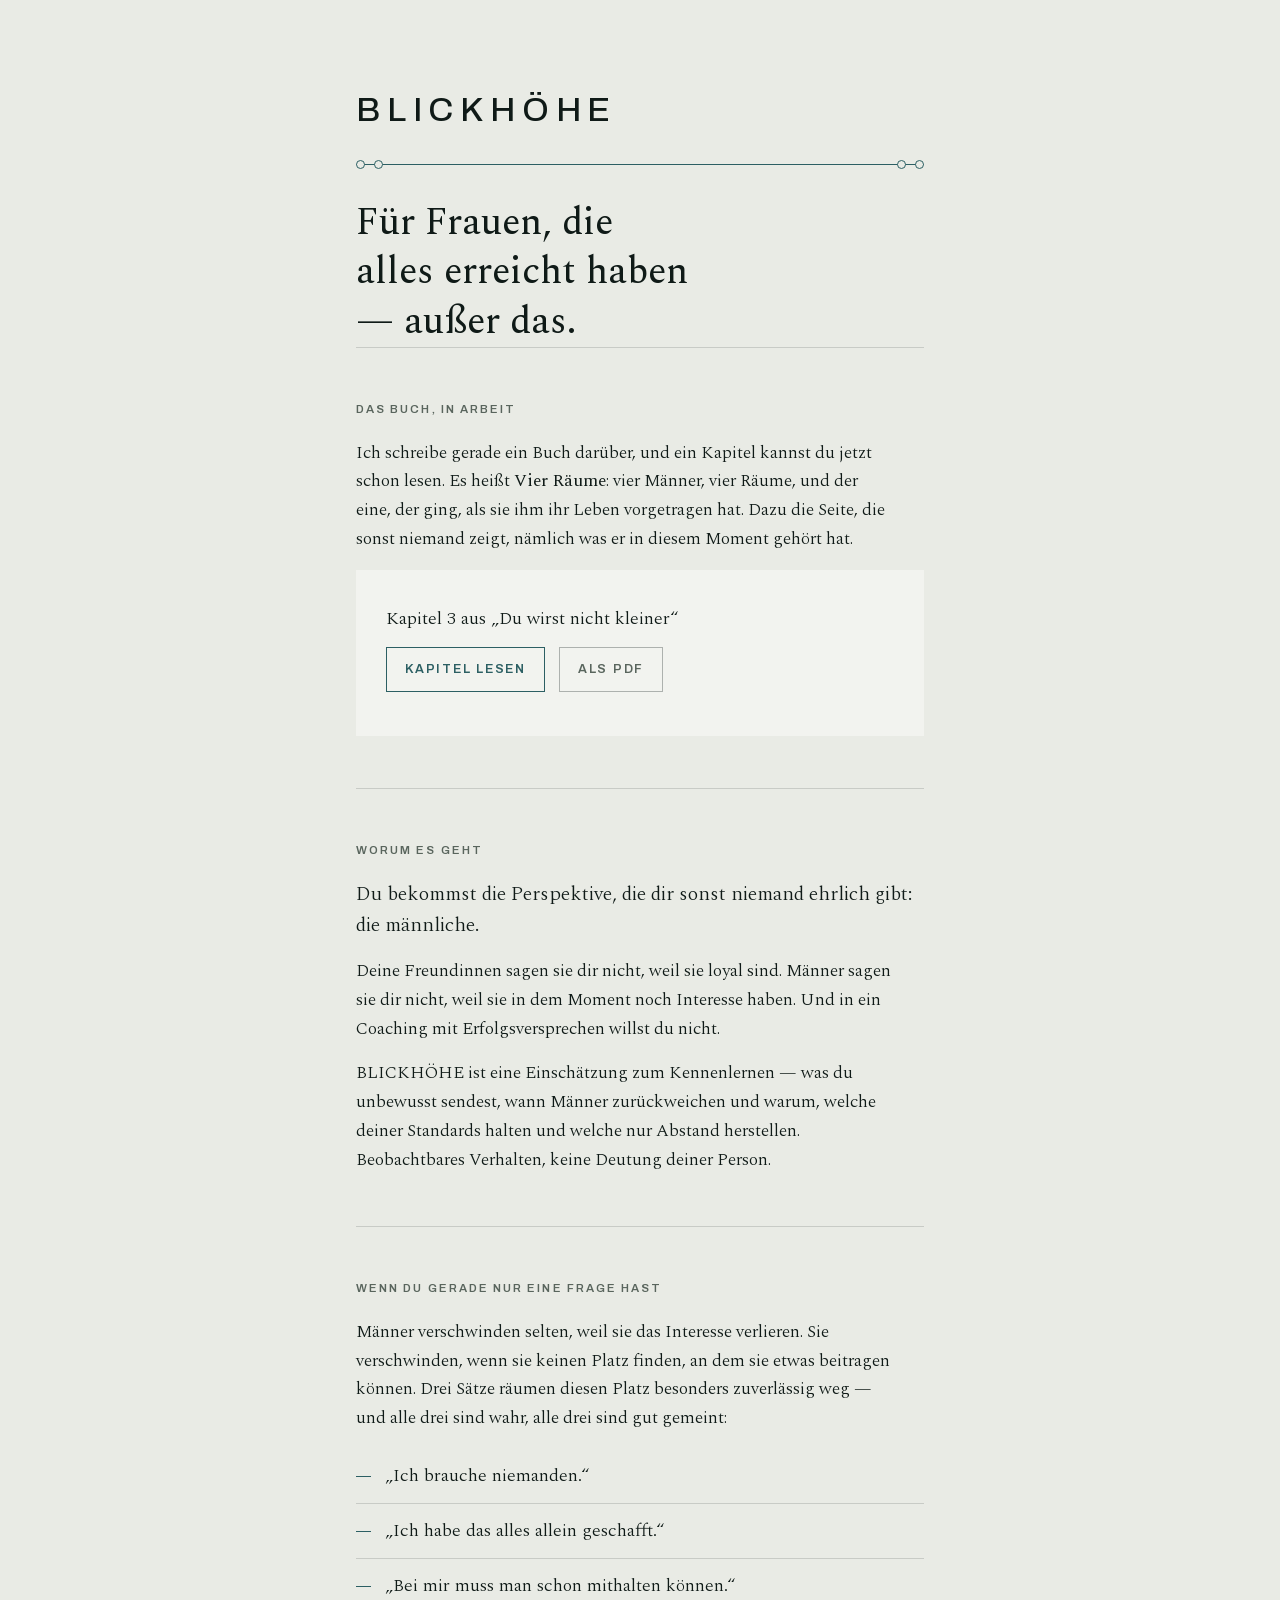
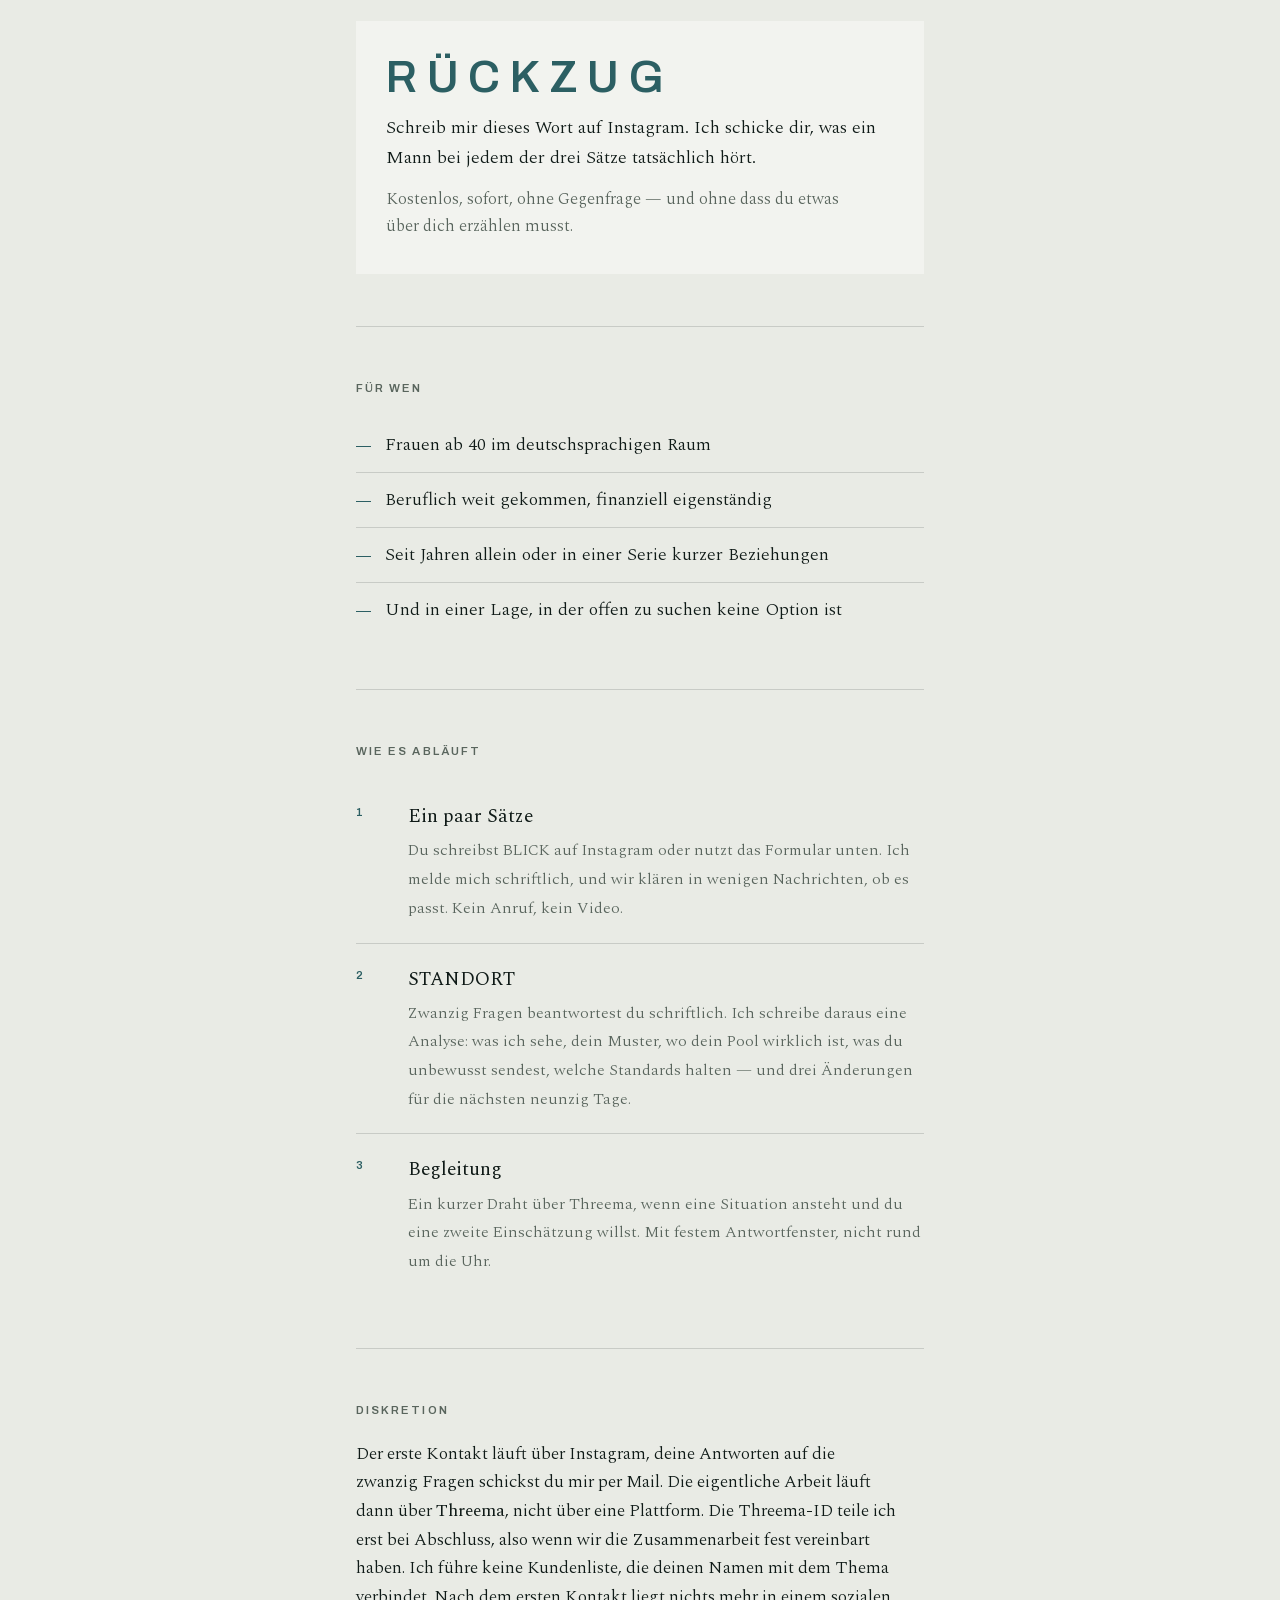
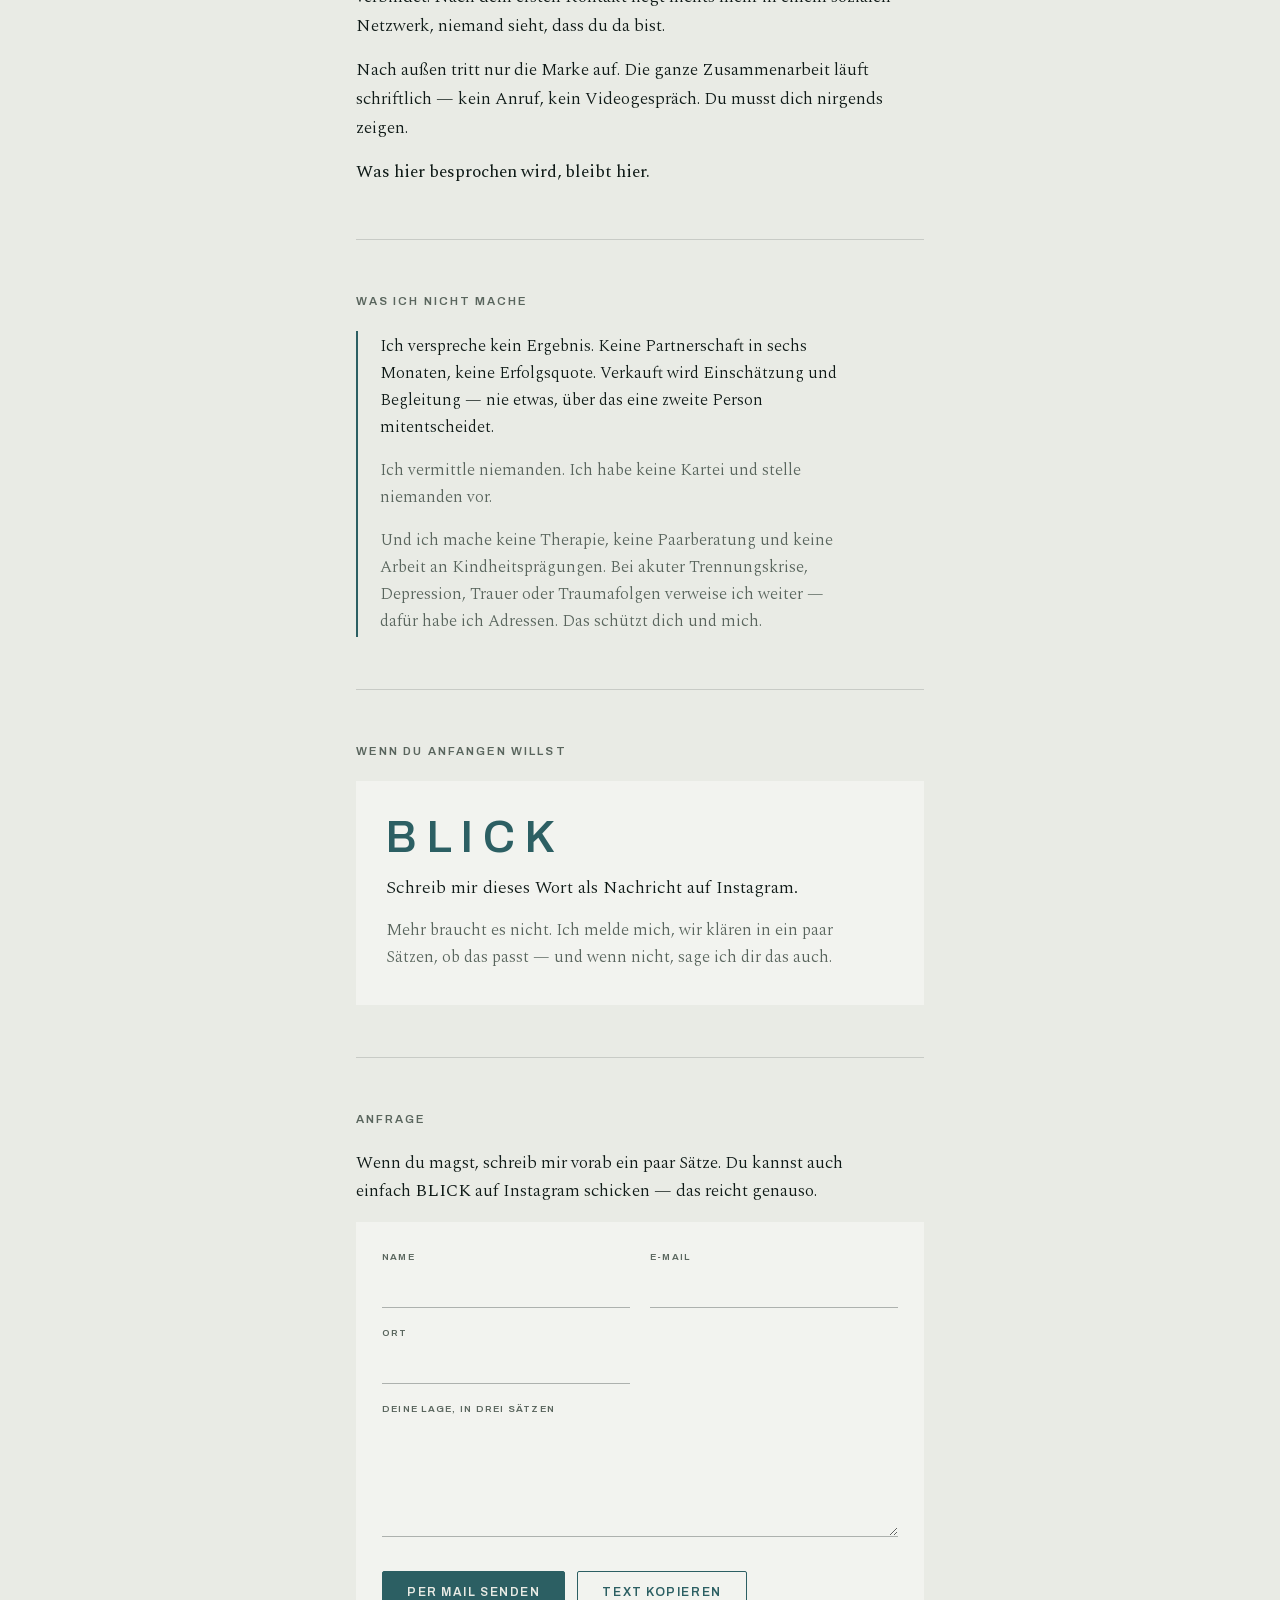
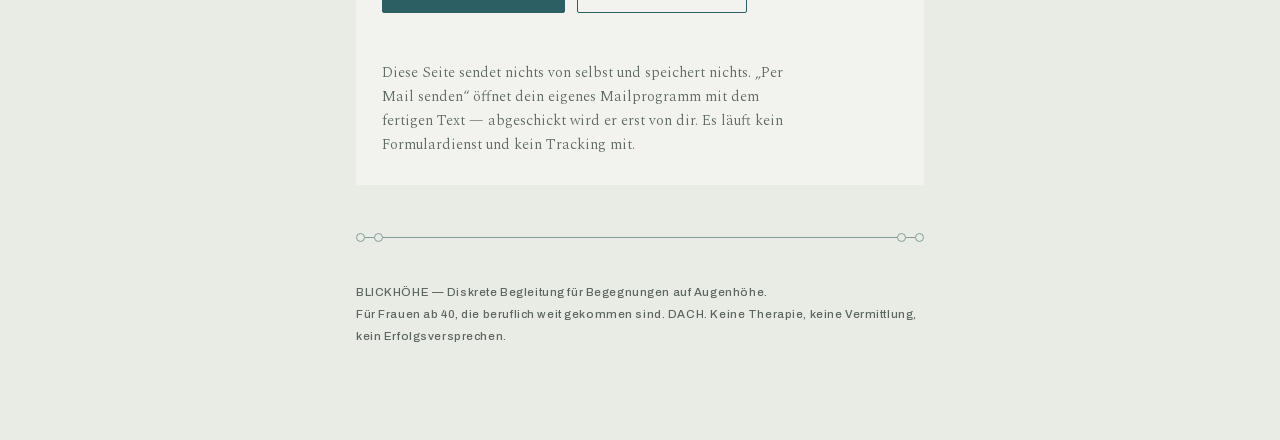
==== commit dbe7747e: "Buchabschnitt an den Anfang" ====
--- a/index.html
+++ b/index.html
@@ -158,13 +158,6 @@
 </header>
 
 <section>
-  <h2>Worum es geht</h2>
-  <p class="lead">Du bekommst die Perspektive, die dir sonst niemand ehrlich gibt: die männliche.</p>
-  <p>Deine Freundinnen sagen sie dir nicht, weil sie loyal sind. Männer sagen sie dir nicht, weil sie in dem Moment noch Interesse haben. Und in ein Coaching mit Erfolgsversprechen willst du nicht.</p>
-  <p>BLICKHÖHE ist eine Einschätzung zum Kennenlernen — was du unbewusst sendest, wann Männer zurückweichen und warum, welche deiner Standards halten und welche nur Abstand herstellen. Beobachtbares Verhalten, keine Deutung deiner Person.</p>
-</section>
-
-<section>
   <h2>Das Buch, in Arbeit</h2>
   <p>Ich schreibe gerade ein Buch darüber, und ein Kapitel kannst du jetzt schon lesen. Es heißt <strong>Vier Räume</strong>: vier Männer, vier Räume, und der eine, der ging, als sie ihm ihr Leben vorgetragen hat. Dazu die Seite, die sonst niemand zeigt, nämlich was er in diesem Moment gehört hat.</p>
   <div class="kontakt">
@@ -174,6 +167,13 @@
       <a href="kapitel/vier-raeume.pdf" style="font-family:var(--sans);font-size:12.5px;font-weight:600;letter-spacing:.14em;text-transform:uppercase;color:var(--gedaempft);text-decoration:none;border:1px solid var(--linie-stark);padding:11px 18px;display:inline-block;margin:0 0 10px 0">Als PDF</a>
     </p>
   </div>
+</section>
+
+<section>
+  <h2>Worum es geht</h2>
+  <p class="lead">Du bekommst die Perspektive, die dir sonst niemand ehrlich gibt: die männliche.</p>
+  <p>Deine Freundinnen sagen sie dir nicht, weil sie loyal sind. Männer sagen sie dir nicht, weil sie in dem Moment noch Interesse haben. Und in ein Coaching mit Erfolgsversprechen willst du nicht.</p>
+  <p>BLICKHÖHE ist eine Einschätzung zum Kennenlernen — was du unbewusst sendest, wann Männer zurückweichen und warum, welche deiner Standards halten und welche nur Abstand herstellen. Beobachtbares Verhalten, keine Deutung deiner Person.</p>
 </section>
 
 <section>
